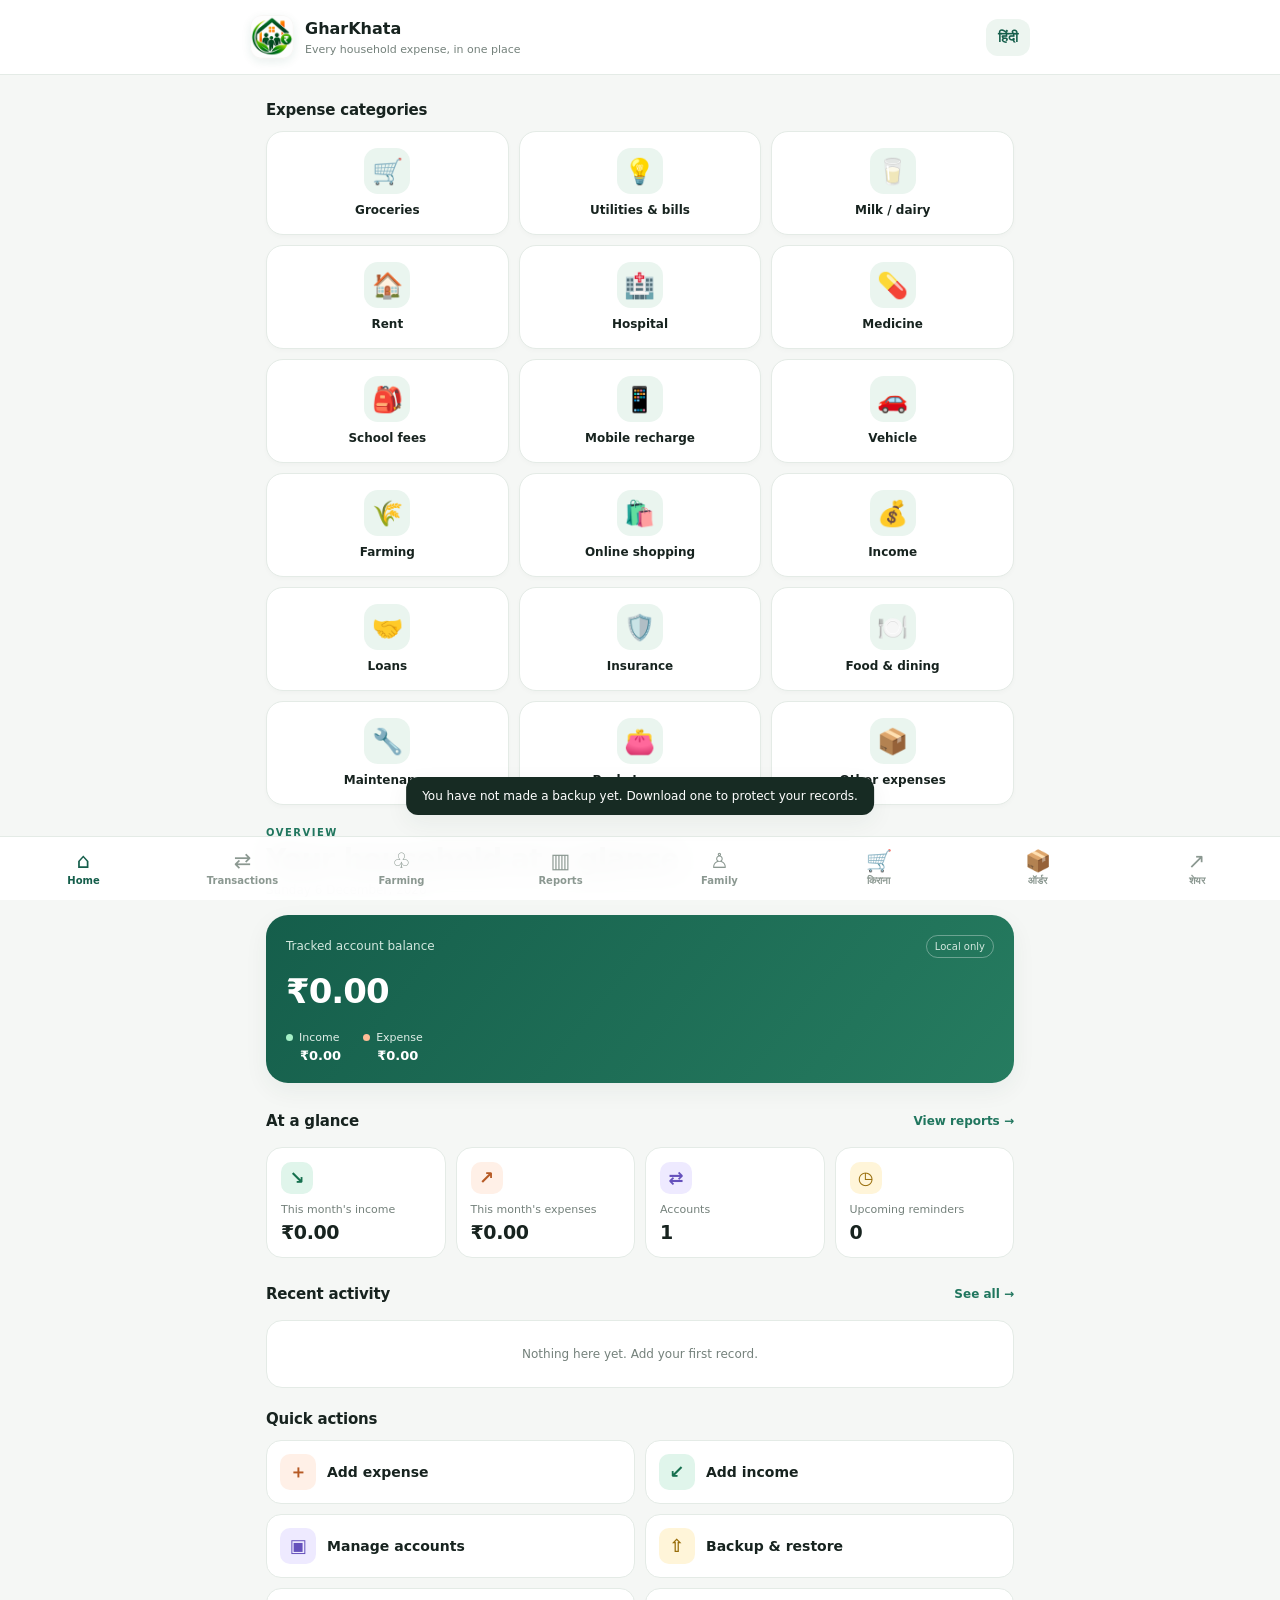
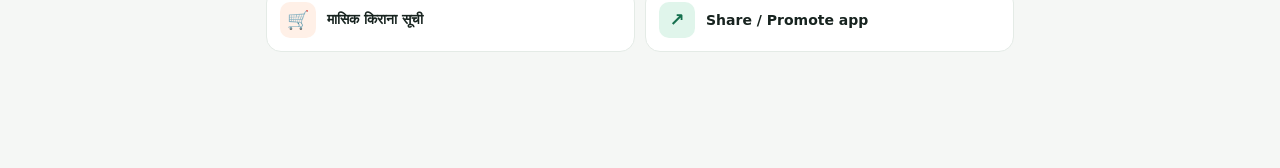
==== index.html @ da83f139 "Add files via upload" ====
<!doctype html>
<html lang="en">
<head>
<meta charset="utf-8">
<meta name="application-name" content="GharKhata"><meta name="apple-mobile-web-app-capable" content="yes"><meta name="apple-mobile-web-app-title" content="GharKhata">
<link rel="icon" type="image/png" sizes="192x192" href="icon-192.png"><link rel="apple-touch-icon" href="icon-192.png"><meta name="viewport" content="width=device-width,initial-scale=1,viewport-fit=cover"><meta name="theme-color" content="#155e4b"><meta name="description" content="Offline-first household income and expense manager with farming records and backup.">
<link rel="manifest" href="manifest.webmanifest"><link rel="stylesheet" href="style.css"><title>GharKhata — घर का हर खर्च, एक जगह</title>
</head>
<body>
<header class="topbar"><div class="brand"><img class="brand-icon-img" src="icon-192.png" alt="GharKhata logo"><div><h1 data-i18n="appName">GharKhata</h1><small data-i18n="tagline">घर का हर खर्च, एक जगह</small></div></div><button id="langToggle" class="lang-btn" aria-label="Change language">हिंदी</button></header>
<main>
<section id="dashboard" class="page active">
<div class="welcome"><div><p class="eyebrow" data-i18n="overview">OVERVIEW</p><h2 data-i18n="goodDay">Your household at a glance</h2><p id="todayLabel" class="muted"></p></div><button class="primary" id="quickAdd">＋ <span data-i18n="addEntry">Add entry</span></button></div>
<div class="balance-card"><div class="balance-head"><span data-i18n="netBalance">Tracked account balance</span><span class="pill" data-i18n="localOnly">Local only</span></div><div id="totalBalance" class="balance-amount">₹0.00</div><div class="balance-foot"><span><i class="dot income-dot"></i><span data-i18n="income">Income</span> <b id="monthIncome">₹0</b></span><span><i class="dot expense-dot"></i><span data-i18n="expense">Expense</span> <b id="monthExpense">₹0</b></span></div></div>
<div class="section-heading"><h3 data-i18n="atAGlance">At a glance</h3><button class="text-btn" data-page="reports" data-i18n="viewReports">View reports →</button></div>
<div class="stat-grid"><article class="stat-card"><span class="stat-icon mint">↘</span><small data-i18n="thisMonthIncome">This month's income</small><strong id="statIncome">₹0</strong></article><article class="stat-card"><span class="stat-icon peach">↗</span><small data-i18n="thisMonthExpense">This month's expenses</small><strong id="statExpense">₹0</strong></article><article class="stat-card"><span class="stat-icon lilac">⇄</span><small data-i18n="accounts">Accounts</small><strong id="statAccounts">1</strong></article><article class="stat-card"><span class="stat-icon gold">◷</span><small data-i18n="upcoming">Upcoming reminders</small><strong id="statReminders">0</strong></article></div>
<div class="section-heading"><h3 data-i18n="recentActivity">Recent activity</h3><button class="text-btn" data-page="transactions" data-i18n="seeAll">See all →</button></div><div id="recentList" class="list-card"></div>
<div class="section-heading"><h3 data-i18n="quickActions">Quick actions</h3></div><div class="quick-grid"><button class="quick-action" data-type="expense"><span class="qa-icon peach">＋</span><span data-i18n="addExpense">Add expense</span></button><button class="quick-action" data-type="income"><span class="qa-icon mint">↙</span><span data-i18n="addIncome">Add income</span></button><button class="quick-action" data-page="accounts"><span class="qa-icon lilac">▣</span><span data-i18n="manageAccounts">Manage accounts</span></button><button class="quick-action" data-page="backup"><span class="qa-icon gold">⇧</span><span data-i18n="backupRestore">Backup & restore</span></button><button class="quick-action" data-page="grocery"><span class="qa-icon peach">🛒</span><span>मासिक किराना सूची</span></button><button class="quick-action" data-page="shareapp"><span class="qa-icon mint">↗</span><span>Share / Promote app</span></button></div>
</section>
<section id="transactions" class="page"><div class="page-title"><div><p class="eyebrow" data-i18n="yourRecords">YOUR RECORDS</p><h2 data-i18n="transactions">Transactions</h2></div><button class="primary" id="newTransaction">＋ <span data-i18n="addNew">Add new</span></button></div><div class="filters"><input id="searchTransactions" type="search" placeholder="Search records…" data-i18n-placeholder="searchRecords"><select id="filterType"><option value="all" data-i18n="allTypes">All types</option><option value="expense" data-i18n="expense">Expense</option><option value="income" data-i18n="income">Income</option><option value="transfer" data-i18n="transfer">Transfer</option><option value="loan-given" data-i18n="loanGiven">Loan given</option><option value="loan-taken" data-i18n="loanTaken">Loan taken</option><option value="repayment" data-i18n="repayment">Repayment</option></select></div><div id="transactionList" class="list-card"></div></section>
<section id="farming" class="page"><div class="page-title"><div><p class="eyebrow" data-i18n="farmDesk">FARM DESK</p><h2 data-i18n="farming">Farming & livestock</h2></div><button class="primary" id="newFarm">＋ <span data-i18n="addFarmRecord">Add record</span></button></div><div class="info-banner"><span class="banner-icon">🌱</span><div><b data-i18n="farmTracking">Track each crop season</b><p data-i18n="farmTrackingDesc">Record field work, inputs, labour and crop or milk income.</p></div></div><div class="stat-grid"><article class="stat-card"><small data-i18n="farmCosts">Recorded farm costs</small><strong id="farmCosts">₹0</strong></article><article class="stat-card"><small data-i18n="farmIncome">Farm income</small><strong id="farmIncome">₹0</strong></article></div><div class="section-heading"><h3 data-i18n="farmRecords">Farm records</h3></div><div id="farmList" class="list-card"></div></section>
<section id="accounts" class="page"><div class="page-title"><div><p class="eyebrow" data-i18n="moneyPlaces">MONEY PLACES</p><h2 data-i18n="accounts">Accounts</h2></div><button class="primary" id="newAccount">＋ <span data-i18n="addAccount">Add account</span></button></div><p class="muted" data-i18n="accountHint">Keep cash, bank accounts, UPI wallets and cards separate.</p><div id="accountList" class="account-grid"></div></section>
<section id="reports" class="page"><div class="page-title"><div><p class="eyebrow" data-i18n="patterns">PATTERNS & PLANS</p><h2 data-i18n="reportsBudget">Reports & budget</h2></div></div><div class="report-controls"><label data-i18n="reportMonth">Report month<input id="reportMonth" type="month"></label><button class="secondary" id="exportCsv" data-i18n="exportCsv">Export CSV</button></div><div class="report-actions"><button class="secondary" id="downloadReport">रिपोर्ट डाउनलोड</button><button class="secondary" id="printReport">प्रिंट / PDF</button><button class="primary" id="shareReport">रिपोर्ट शेयर</button></div><div class="stat-grid"><article class="stat-card"><small data-i18n="income">Income</small><strong id="reportIncome">₹0</strong></article><article class="stat-card"><small data-i18n="expense">Expense</small><strong id="reportExpense">₹0</strong></article><article class="stat-card"><small data-i18n="net">Net</small><strong id="reportNet">₹0</strong></article></div><div class="section-heading"><h3 data-i18n="spendingCategories">Spending categories</h3></div><div id="categoryReport" class="list-card"></div><div class="section-heading"><h3 data-i18n="monthlyBudgets">Monthly budgets</h3><button class="text-btn" id="newBudget" data-i18n="setBudget">＋ Set budget</button></div><div id="budgetList" class="list-card"></div><div class="section-heading"><h3 data-i18n="reminders">Reminders</h3><button class="text-btn" id="newReminder" data-i18n="addReminder">＋ Add reminder</button></div><div id="reminderList" class="list-card"></div></section>
<section id="family" class="page"><div class="page-title"><div><p class="eyebrow" data-i18n="peopleAndPurpose">PEOPLE & PURPOSE</p><h2 data-i18n="familyMembers">Family & members</h2></div><button class="primary" id="newMember">＋ <span data-i18n="addMember">Add member</span></button></div><p class="muted" data-i18n="familyHint">Tag entries to a family member, child or person who received money.</p><div id="memberList" class="list-card"></div><div class="section-heading"><h3 data-i18n="categories">Categories</h3><button class="text-btn" id="newCategory" data-i18n="addCategory">＋ Add category</button></div><div id="customCategoryList" class="list-card"></div></section>
<section id="grocery" class="page"><div class="page-title"><div><p class="eyebrow">MONTHLY SHOPPING</p><h2>मासिक किराना सूची</h2><p class="muted">50 लाइन · यूनिट चुनें · कीमत वैकल्पिक</p></div></div><div class="grocery-controls"><label>महीना<input id="groceryMonth" type="month"></label><button class="secondary" id="loadGrocery">लिस्ट खोलें</button><button class="primary" id="saveGrocery">लिस्ट सेव करें</button></div><div class="table-scroll"><table class="grocery-table"><thead><tr><th>क्र.</th><th>सामान का नाम</th><th>मात्रा</th><th>यूनिट</th><th>कीमत (वैकल्पिक)</th></tr></thead><tbody id="groceryRows"></tbody></table></div><div class="report-actions"><button class="secondary" id="downloadGrocery">डाउनलोड CSV</button><button class="secondary" id="printGrocery">प्रिंट</button><button class="primary" id="shareGrocery">शेयर लिस्ट</button></div><p class="footnote">यूनिट में Gram, Kilogram, Liter, Milliliter, PCS या रुपये के हिसाब से चुन सकते हैं। रकम से मँगाए सामान के लिए मात्रा खाली छोड़कर कीमत में रकम लिखें।</p></section>
<section id="orders" class="page"><div class="page-title"><div><p class="eyebrow">ONLINE ORDERS</p><h2>ई-कॉमर्स खरीदारी</h2></div></div><form id="orderForm" class="order-form"><div class="modal-fields"><div class="field"><label>प्लेटफ़ॉर्म</label><select name="platform"><option>Amazon</option><option>Flipkart</option><option>Myntra</option><option>अन्य</option></select></div><div class="field"><label>ऑर्डर ID</label><input name="orderId" placeholder="Order ID"></div><div class="field"><label>सामान का नाम</label><input name="item" required placeholder="क्या सामान आया?"></div><div class="field"><label>Category</label><select name="category"><option>घर / किराना</option><option>इलेक्ट्रॉनिक्स</option><option>कपड़े</option><option>स्वास्थ्य</option><option>वाहन / मशीनरी</option><option>अन्य</option></select></div><div class="field"><label>मात्रा</label><input name="quantity" type="number" min="1" step="1" value="1"></div><div class="field"><label>सामान की कीमत</label><input name="price" type="number" min="0" step="0.01" required></div><div class="field"><label>डिलीवरी चार्ज</label><input name="shipping" type="number" min="0" step="0.01" value="0"></div><div class="field"><label>डिस्काउंट</label><input name="discount" type="number" min="0" step="0.01" value="0"></div><div class="field"><label>ऑर्डर तारीख</label><input name="orderDate" type="date" required></div><div class="field"><label>डिलीवरी तारीख</label><input name="deliveryDate" type="date"></div><div class="field"><label>भुगतान का तरीका</label><select name="payment"><option>UPI</option><option>Cash on Delivery</option><option>Card</option><option>Net Banking</option><option>अन्य</option></select></div><div class="field"><label>स्थिति</label><select name="status"><option>ऑर्डर किया</option><option>डिलीवर हुआ</option><option>कैंसिल</option><option>रिटर्न</option><option>रिफंड मिला</option></select></div><div class="field"><label>रिफंड रकम</label><input name="refund" type="number" min="0" step="0.01" value="0"></div><div class="field full"><label>बिल / इनवॉइस लिंक या विवरण</label><input name="invoice" placeholder="वैकल्पिक"></div><div class="field full"><label>नोट / खरीदारी का कारण</label><textarea name="notes" placeholder="वैकल्पिक"></textarea></div></div><div class="modal-actions"><button type="submit" class="primary">ऑर्डर सेव करें</button></div></form><div class="section-heading"><h3>ऑर्डर का रिकॉर्ड</h3><button class="secondary" id="exportOrders">CSV डाउनलोड</button></div><div id="orderList" class="list-card"></div></section>
<section id="shareapp" class="page"><div class="page-title"><div><p class="eyebrow">GHARKHATA</p><h2>ऐप शेयर और प्रमोट करें</h2></div></div><div class="share-card"><h3>GharKhata — घर का हर खर्च, एक जगह</h3><p>परिवार और दोस्तों के साथ ऐप का लिंक शेयर करें। QR Code स्कैन करके वे वेब ऐप खोल सकते हैं।</p><img id="appQr" class="app-qr" src="app-qr.png" alt="GharKhata QR code"><p class="muted">QR Code के लिए इंटरनेट चाहिए।</p><div class="report-actions"><button class="primary" id="shareAppLink">ऐप लिंक शेयर करें</button><button class="secondary" id="copyAppLink">लिंक कॉपी करें</button></div></div><div class="settings-card"><div><h3>सीधे APK डाउनलोड करें</h3><p>APK लिंक तभी काम करेगा जब रिलीज़ में GharKhata.apk अपलोड हो जाएगा।</p></div><a class="primary link-button" href="https://github.com/fabrication4man-bot/GharKhata/releases/latest/download/GharKhata.apk" target="_blank" rel="noopener">APK डाउनलोड</a></div><p class="footnote">ऐप लिंक: https://fabrication4man-bot.github.io/GharKhata/</p></section>
<section id="backup" class="page"><div class="page-title"><div><p class="eyebrow" data-i18n="yourData">YOUR DATA</p><h2 data-i18n="backupRestore">Backup & restore</h2></div></div><div class="info-banner warning"><span class="banner-icon">⚠</span><div><b data-i18n="backupImportant">Your data stays on this device</b><p data-i18n="backupImportantDesc">Clearing browser data or losing your phone can erase records. Export a backup regularly.</p></div></div><div class="settings-card"><div><h3 data-i18n="createBackup">Create backup</h3><p data-i18n="createBackupDesc">Save all records, accounts, budgets, reminders and settings in a JSON file.</p></div><button class="primary" id="createBackup" data-i18n="downloadBackup">Download backup</button></div><div class="settings-card"><div><h3 data-i18n="restoreBackup">Restore backup</h3><p data-i18n="restoreBackupDesc">Import a backup JSON file. This replaces current app data.</p></div><label class="secondary file-label"><span data-i18n="chooseFile">Choose file</span><input id="restoreFile" type="file" accept="application/json,.json" hidden></label></div><div class="settings-card"><div><h3 data-i18n="backupReminder">Backup reminder</h3><p data-i18n="backupReminderDesc">Show an in-app reminder if you have not backed up recently.</p></div><label class="switch"><input type="checkbox" id="backupReminderToggle" checked><span class="slider"></span></label></div><div class="settings-card"><div><h3 data-i18n="language">Language</h3><p data-i18n="languageDesc">Choose Hindi or English for the interface.</p></div><button class="secondary" id="settingsLang">हिंदी / English</button></div><div class="settings-card danger-zone"><div><h3 data-i18n="clearData">Clear all app data</h3><p data-i18n="clearDataDesc">Permanently delete records from this device. Export a backup first.</p></div><button class="danger" id="clearData" data-i18n="clearAll">Clear all</button></div><p class="footnote" data-i18n="privacyNote">No account, PIN or cloud sync in this version. Each device has separate data.</p></section>
</main>
<nav class="bottom-nav" aria-label="Main navigation"><button class="nav-item active" data-page="dashboard"><span>⌂</span><small data-i18n="home">Home</small></button><button class="nav-item" data-page="transactions"><span>⇄</span><small data-i18n="transactions">Transactions</small></button><button class="nav-item" data-page="farming"><span>♧</span><small data-i18n="farming">Farming</small></button><button class="nav-item" data-page="reports"><span>▥</span><small data-i18n="reports">Reports</small></button><button class="nav-item" data-page="family"><span>♙</span><small data-i18n="family">Family</small></button><button class="nav-item" data-page="grocery"><span>🛒</span><small>किराना</small></button><button class="nav-item" data-page="orders"><span>📦</span><small>ऑर्डर</small></button><button class="nav-item" data-page="shareapp"><span>↗</span><small>शेयर</small></button></nav>
<div id="modalRoot" class="modal-root" hidden><div class="modal-backdrop" data-close-modal></div><section class="modal" role="dialog" aria-modal="true" aria-labelledby="modalTitle"><div class="modal-head"><h2 id="modalTitle"></h2><button class="icon-btn" data-close-modal aria-label="Close">×</button></div><form id="modalForm"><div id="modalFields" class="modal-fields"></div><div class="modal-actions"><button type="button" class="secondary" data-close-modal data-i18n="cancel">Cancel</button><button type="submit" class="primary" data-i18n="saveEntry">Save entry</button></div></form></section></div><div id="toast" class="toast" role="status" aria-live="polite"></div>
<script src="app.js"></script>
</body></html>
---- style.css ----
:root{--green:#155e4b;--green2:#20765e;--bg:#f5f7f5;--card:#fff;--text:#17231f;--muted:#74817b;--line:#e4ebe6;--mint:#e0f5eb;--peach:#fff0e7;--lilac:#eeeaff;--gold:#fff5d9;--shadow:0 8px 24px rgba(27,63,48,.06)}*{box-sizing:border-box}body{margin:0;background:var(--bg);color:var(--text);font-family:Inter,ui-sans-serif,system-ui,-apple-system,"Noto Sans Devanagari",sans-serif;font-size:14px;padding-bottom:92px}button,input,select,textarea{font:inherit}button{cursor:pointer;border:0}.topbar{background:var(--card);display:flex;align-items:center;justify-content:space-between;padding:15px max(18px,calc((100vw - 780px)/2));border-bottom:1px solid var(--line);position:sticky;top:0;z-index:5}.brand{display:flex;align-items:center;gap:11px}.brand-icon{width:42px;height:42px;border-radius:14px;background:var(--green);color:white;display:grid;place-items:center;font-weight:800;font-size:22px}.brand h1{font-size:16px;margin:0 0 2px;font-weight:800}.brand small{font-size:11px;color:var(--muted)}.lang-btn{background:#edf5f0;color:var(--green);font-weight:750;border-radius:12px;padding:10px 12px}main{max-width:780px;margin:auto;padding:22px 16px 24px}.page{display:none}.page.active{display:block}.welcome,.page-title{display:flex;align-items:center;justify-content:space-between;gap:12px;margin-bottom:18px}.welcome h2,.page-title h2{font-size:24px;line-height:1.2;margin:2px 0 6px;letter-spacing:-.6px}.eyebrow{font-size:10px;letter-spacing:1.5px;font-weight:850;color:var(--green2);margin:0 0 5px}.muted{color:var(--muted);font-size:12px;margin:0}.primary,.secondary,.danger{border-radius:12px;padding:12px 14px;font-weight:750;white-space:nowrap}.primary{background:var(--green);color:white;box-shadow:0 4px 10px #155e4b22}.secondary{background:#edf3ef;color:var(--green)}.danger{background:#ffebeb;color:#a42b2b}.balance-card{background:linear-gradient(130deg,#155e4b,#267c60);border-radius:22px;padding:20px;color:white;box-shadow:var(--shadow);margin-bottom:24px}.balance-head,.balance-foot{display:flex;justify-content:space-between;align-items:center;gap:10px}.balance-head{font-size:12px;color:#d3e8df}.pill{font-size:10px;border:1px solid #ffffff55;border-radius:30px;padding:5px 8px}.balance-amount{font-size:34px;font-weight:850;letter-spacing:-1px;margin:13px 0 20px}.balance-foot{justify-content:flex-start;gap:22px;font-size:11px;color:#e0eee8}.balance-foot b{display:block;color:white;font-size:13px;margin:4px 0 0 14px}.dot{width:7px;height:7px;border-radius:50%;display:inline-block;margin-right:6px}.income-dot{background:#a5f0c7}.expense-dot{background:#ffbc96}.section-heading{display:flex;justify-content:space-between;align-items:center;margin:22px 0 12px}.section-heading h3{font-size:15px;margin:0;letter-spacing:-.2px}.text-btn{background:transparent;color:var(--green2);font-size:12px;font-weight:750;padding:7px 0}.stat-grid{display:grid;grid-template-columns:repeat(2,minmax(0,1fr));gap:10px;margin-bottom:18px}.stat-card{background:var(--card);border:1px solid var(--line);border-radius:16px;padding:14px;min-width:0}.stat-card small{display:block;color:var(--muted);font-size:11px;margin:9px 0 5px}.stat-card strong{font-size:19px;letter-spacing:-.4px;overflow-wrap:anywhere}.stat-icon,.qa-icon{display:grid;place-items:center;border-radius:10px;width:32px;height:32px;font-size:18px;font-weight:800}.mint{background:var(--mint);color:#16704e}.peach{background:var(--peach);color:#b65a25}.lilac{background:var(--lilac);color:#6551bc}.gold{background:var(--gold);color:#986d0a}.list-card{background:var(--card);border:1px solid var(--line);border-radius:16px;overflow:hidden}.empty{padding:26px 16px;text-align:center;color:var(--muted);font-size:12px}.record{display:flex;align-items:center;gap:11px;padding:13px 14px;border-bottom:1px solid #edf1ee}.record:last-child{border-bottom:0}.record-icon{flex:none;width:38px;height:38px;display:grid;place-items:center;border-radius:12px;background:#edf4ef;font-size:17px}.record-main{flex:1;min-width:0}.record-main b{display:block;font-size:13px;white-space:nowrap;overflow:hidden;text-overflow:ellipsis}.record-main small{display:block;color:var(--muted);font-size:11px;margin-top:4px}.record-amount{text-align:right;font-weight:800;font-size:13px;white-space:nowrap}.positive{color:#168257}.negative{color:#bc4c3a}.record-actions{display:flex;gap:5px;margin-top:5px;justify-content:flex-end}.mini-btn{background:#f0f4f1;color:#53625a;border-radius:7px;font-size:10px;padding:5px 7px}.quick-grid{display:grid;grid-template-columns:repeat(2,minmax(0,1fr));gap:10px}.quick-action{display:flex;align-items:center;gap:11px;text-align:left;background:white;border:1px solid var(--line);border-radius:15px;padding:13px;font-weight:700;color:var(--text)}.qa-icon{width:36px;height:36px;flex:none}.bottom-nav{position:fixed;z-index:10;bottom:0;left:0;right:0;display:flex;justify-content:space-around;background:#fffffff2;backdrop-filter:blur(15px);border-top:1px solid var(--line);padding:8px 4px calc(8px + env(safe-area-inset-bottom));}.nav-item{flex:1;background:transparent;color:#8b9891;display:flex;flex-direction:column;align-items:center;gap:3px;padding:5px 0}.nav-item span{font-size:21px;line-height:22px}.nav-item small{font-size:10px;font-weight:650}.nav-item.active{color:var(--green)}.filters{display:grid;grid-template-columns:1fr 130px;gap:8px;margin-bottom:12px}.filters input,.filters select,.field input,.field select,.field textarea,.report-controls input{width:100%;min-width:0;border:1px solid var(--line);background:white;border-radius:11px;padding:12px;color:var(--text);outline-color:var(--green2)}.info-banner{display:flex;gap:12px;padding:15px;border:1px solid #d9eee1;background:#eef9f2;border-radius:16px;margin-bottom:16px}.info-banner p{color:#65796e;font-size:12px;line-height:1.5;margin:5px 0 0}.banner-icon{font-size:22px}.warning{background:#fff8e7;border-color:#f2e5bc}.account-grid{display:grid;grid-template-columns:1fr;gap:10px}.account-card{background:white;border:1px solid var(--line);border-radius:16px;padding:16px;display:flex;gap:12px;align-items:center}.account-symbol{width:42px;height:42px;display:grid;place-items:center;background:var(--mint);color:var(--green);border-radius:13px;font-size:20px}.account-info{flex:1}.account-info b{display:block}.account-info small{color:var(--muted);font-size:11px}.account-balance{font-weight:800}.report-controls{display:flex;align-items:end;gap:10px;margin-bottom:14px}.report-controls label{font-size:11px;color:var(--muted);flex:1}.report-controls input{display:block;margin-top:6px}.bar-row{padding:12px 14px;border-bottom:1px solid #edf1ee}.bar-row:last-child{border-bottom:0}.bar-label{display:flex;justify-content:space-between;gap:10px;font-size:12px;margin-bottom:8px}.bar-track{height:6px;background:#eef2ef;border-radius:10px;overflow:hidden}.bar-fill{height:100%;background:var(--green2);border-radius:10px}.settings-card{display:flex;align-items:center;justify-content:space-between;gap:12px;background:white;border:1px solid var(--line);border-radius:15px;padding:15px;margin:10px 0}.settings-card h3{font-size:13px;margin:0 0 5px}.settings-card p{font-size:11px;line-height:1.5;color:var(--muted);margin:0}.file-label{display:inline-block}.danger-zone{border-color:#f2d8d8}.footnote{color:var(--muted);font-size:11px;line-height:1.5;margin:18px 2px}.switch{position:relative;display:inline-block;width:42px;height:24px;flex:none}.switch input{opacity:0;width:0;height:0}.slider{position:absolute;inset:0;background:#cbd5ce;border-radius:30px;transition:.2s}.slider:before{content:"";position:absolute;width:18px;height:18px;left:3px;top:3px;background:white;border-radius:50%;transition:.2s}.switch input:checked+.slider{background:var(--green2)}.switch input:checked+.slider:before{transform:translateX(18px)}.modal-root[hidden]{display:none}.modal-root{position:fixed;z-index:30;inset:0;display:grid;align-items:end;justify-items:center}.modal-backdrop{position:absolute;inset:0;background:#10241bb3}.modal{position:relative;background:#f9fbf9;width:min(100%,560px);max-height:91dvh;overflow:auto;border-radius:22px 22px 0 0;padding:20px 18px calc(18px + env(safe-area-inset-bottom));box-shadow:0 -10px 50px #0002}.modal-head{display:flex;justify-content:space-between;align-items:center;margin-bottom:15px}.modal-head h2{font-size:19px;margin:0}.icon-btn{background:#eaf0ec;border-radius:50%;width:34px;height:34px;font-size:23px;color:#526158}.modal-fields{display:grid;grid-template-columns:1fr 1fr;gap:12px}.field{min-width:0}.field.full{grid-column:1/-1}.field label{display:block;font-size:11px;font-weight:750;color:#526158;margin-bottom:6px}.field input,.field select,.field textarea{padding:11px;font-size:13px}.field textarea{min-height:75px;resize:vertical}.modal-actions{display:flex;justify-content:flex-end;gap:9px;margin-top:18px}.toast{position:fixed;z-index:50;left:50%;bottom:85px;transform:translate(-50%,20px);opacity:0;pointer-events:none;background:#172b23;color:white;padding:12px 16px;border-radius:12px;font-size:12px;max-width:90vw;transition:.2s;box-shadow:var(--shadow)}.toast.show{opacity:1;transform:translate(-50%,0)}@media(min-width:650px){.stat-grid{grid-template-columns:repeat(4,minmax(0,1fr))}.account-grid{grid-template-columns:repeat(2,minmax(0,1fr))}.modal-root{align-items:center;padding:20px}.modal{border-radius:22px;padding-bottom:20px}.welcome h2,.page-title h2{font-size:28px}}@media(max-width:390px){main{padding:18px 12px}.welcome h2,.page-title h2{font-size:21px}.primary,.secondary,.danger{padding:11px 10px;font-size:12px}.filters{grid-template-columns:1fr}.balance-amount{font-size:30px}.balance-foot{gap:13px}.modal-fields{grid-template-columns:1fr}.field.full{grid-column:auto}}

/* GharKhata brand and new feature screens */
.brand-icon-img{width:44px;height:44px;border-radius:13px;object-fit:cover;box-shadow:0 3px 10px #155e4b18}.grocery-controls{display:flex;gap:8px;align-items:end;flex-wrap:wrap;margin:12px 0}.grocery-controls label{font-size:11px;color:var(--muted);flex:1;min-width:120px}.grocery-controls input{display:block;width:100%;margin-top:6px;border:1px solid var(--line);border-radius:11px;padding:11px;background:white}.table-scroll{overflow:auto;border:1px solid var(--line);border-radius:14px;background:white}.grocery-table{border-collapse:collapse;width:100%;min-width:600px;font-size:12px}.grocery-table th,.grocery-table td{padding:7px;border-bottom:1px solid var(--line);text-align:left}.grocery-table th{background:#edf5f0;color:var(--green);position:sticky;top:0}.grocery-table input,.grocery-table select{width:100%;min-width:72px;border:1px solid var(--line);border-radius:7px;padding:8px;background:#fff;color:var(--text)}.grocery-table td:first-child{font-weight:800;text-align:center}.report-actions{display:flex;flex-wrap:wrap;gap:8px;margin:12px 0 18px}.order-form,.share-card{background:white;border:1px solid var(--line);border-radius:16px;padding:15px;margin-bottom:15px}.share-card{text-align:center;padding:22px}.share-card h3{margin-top:0}.share-card p{font-size:12px;color:var(--muted);line-height:1.6}.app-qr{display:block;width:220px;height:220px;max-width:70vw;margin:14px auto;border:1px solid var(--line);padding:8px;border-radius:12px;background:white}.link-button{display:inline-block;text-decoration:none}.bottom-nav{overflow-x:auto;justify-content:flex-start}.nav-item{min-width:64px}.nav-item small{white-space:nowrap}.report-actions button{flex:1}.field.full{grid-column:1/-1}@media(max-width:420px){.report-controls{flex-wrap:wrap}.report-controls label{min-width:130px}.report-actions button{font-size:12px;padding:10px}.grocery-controls button{flex:1}}@media print{.topbar,.bottom-nav,.report-actions,.grocery-controls,.quick-grid,.nav-item{display:none!important}.page{display:block!important}.page:not(.active){display:none!important}.grocery-table input,.grocery-table select{border:0;padding:0}.list-card,.share-card,.order-form{border:0}}

/* Category picker: compact icon grid for mobile */
.category-icon-grid{display:grid;grid-template-columns:repeat(3,minmax(0,1fr));gap:9px;margin-top:4px}
.category-native-select{position:absolute!important;width:1px!important;height:1px!important;opacity:0!important;pointer-events:none!important;overflow:hidden!important}
.category-icon-option{display:flex;flex-direction:column;align-items:center;justify-content:center;gap:7px;min-height:96px;padding:10px 6px;border:1px solid var(--line,#dfe7e2);border-radius:15px;background:#fff;color:var(--text,#18352c);font:inherit;cursor:pointer;overflow-wrap:anywhere}
.category-icon-option:focus-visible{outline:3px solid #8bc8b0;outline-offset:2px}
.category-icon-option.selected{border:2px solid var(--green,#176b56);background:#e8f5ef;box-shadow:0 0 0 2px rgba(23,107,86,.08)}
.category-icon-emoji{font-size:27px;line-height:1.2}
.category-icon-label{font-size:12px;line-height:1.25;text-align:center;font-weight:650}
@media(max-width:360px){.category-icon-grid{grid-template-columns:repeat(2,minmax(0,1fr))}.category-icon-option{min-height:88px}}


/* Main dashboard category tiles */
.dashboard-category-grid{display:grid;grid-template-columns:repeat(3,minmax(0,1fr));gap:10px;margin:0 0 22px}
.dashboard-category-card{min-width:0;min-height:104px;display:flex;flex-direction:column;align-items:center;justify-content:center;gap:9px;padding:12px 6px;background:#fff;border:1px solid var(--line);border-radius:17px;color:var(--text);box-shadow:0 2px 5px rgba(27,63,48,.025)}
.dashboard-category-card:active{transform:scale(.98);background:#eef8f2}
.dashboard-category-icon{width:46px;height:46px;display:grid;place-items:center;border-radius:14px;background:#eaf5ef;font-size:25px}
.dashboard-category-label{font-size:12px;line-height:1.25;font-weight:700;text-align:center;overflow-wrap:anywhere}
@media(max-width:360px){.dashboard-category-grid{gap:7px}.dashboard-category-card{min-height:94px}.dashboard-category-label{font-size:11px}}


/* Layout correction: categories first; hide duplicate Add entry action */
#dashboardCategorySection{margin-top:0;margin-bottom:20px}
#dashboardCategorySection .section-heading{margin-top:4px}
#quickAdd{display:none!important}


/* Native-looking in-app subcategory chooser; no browser prompt */
.subcategory-overlay{position:fixed;inset:0;z-index:1200;display:flex;align-items:flex-end;justify-content:center}
.subcategory-backdrop{position:absolute;inset:0;background:rgba(15,30,25,.48);backdrop-filter:blur(3px)}
.subcategory-panel{position:relative;z-index:1;width:min(100%,560px);max-height:82dvh;overflow-y:auto;background:#f8faf8;border-radius:26px 26px 0 0;padding:10px 18px calc(22px + env(safe-area-inset-bottom));box-shadow:0 -12px 40px rgba(0,0,0,.16);animation:subcategorySlideUp .2s ease-out}
.subcategory-handle{width:42px;height:5px;border-radius:8px;background:#cbd6d0;margin:0 auto 18px}
.subcategory-panel-head{display:flex;align-items:center;justify-content:space-between;gap:12px}
.subcategory-eyebrow{font-size:10px;letter-spacing:1.4px;font-weight:800;color:#347663;margin:0 0 5px}
.subcategory-panel-head h3{font-size:23px;line-height:1.2;margin:0;color:#18352c}
.subcategory-close{width:40px;height:40px;border:0;border-radius:50%;background:#eaf2ed;color:#294a3e;font-size:27px;line-height:1}
.subcategory-help{font-size:13px;color:#718078;margin:10px 0 14px}
.subcategory-choice-list{display:grid;grid-template-columns:repeat(2,minmax(0,1fr));gap:10px}
.subcategory-choice{display:flex;align-items:center;gap:10px;min-height:70px;padding:12px 10px;border:1px solid #e0e9e3;border-radius:16px;background:#fff;text-align:left;color:#18352c;font:inherit;box-shadow:0 2px 6px rgba(27,63,48,.035)}
.subcategory-choice:active{background:#eaf6ef;border-color:#73b69a;transform:scale(.985)}
.subcategory-choice-icon{width:36px;height:36px;flex:0 0 36px;display:grid;place-items:center;border-radius:11px;background:#eaf5ef;font-size:18px}
.subcategory-choice-name{flex:1;min-width:0;font-size:13px;line-height:1.3;font-weight:650;overflow-wrap:anywhere}
.subcategory-choice-arrow{font-size:24px;color:#47836d;line-height:1}
@keyframes subcategorySlideUp{from{transform:translateY(24px);opacity:.7}to{transform:translateY(0);opacity:1}}
@media(min-width:600px){.subcategory-overlay{align-items:center;padding:20px}.subcategory-panel{border-radius:26px;max-height:80vh}.subcategory-choice-list{grid-template-columns:repeat(2,minmax(0,1fr))}}
@media(max-width:360px){.subcategory-choice-list{grid-template-columns:1fr}.subcategory-choice{min-height:62px}}


/* FINAL: simple, readable one-column subcategory list */
.subcategory-choice-list{display:grid!important;grid-template-columns:minmax(0,1fr)!important;gap:8px!important}
.subcategory-choice{width:100%;min-height:58px;justify-content:flex-start;padding:10px 14px;border-radius:14px}
.subcategory-choice-icon{width:38px;height:38px;flex:0 0 38px}
.subcategory-choice-name{font-size:15px;line-height:1.35;font-weight:600}
.subcategory-choice-arrow{margin-left:auto}
@media(min-width:600px){.subcategory-choice-list{grid-template-columns:minmax(0,1fr)!important}.subcategory-panel{width:min(100%,480px)}}


/* Final category flow fix: category selected on dashboard should not repeat the icon grid */
.category-selected-value{background:#edf6f1!important;border:1px solid #cfe4d8!important;color:#215f4d!important;font-weight:700!important;pointer-events:none}
.subcategory-choice-list{display:grid!important;grid-template-columns:minmax(0,1fr)!important;gap:8px!important}
.subcategory-choice{width:100%;min-height:58px;justify-content:flex-start;padding:10px 14px;border-radius:14px}
.subcategory-choice-name{font-size:15px;line-height:1.35;font-weight:600}
.subcategory-choice-arrow{margin-left:auto}
@media(min-width:600px){.subcategory-choice-list{grid-template-columns:minmax(0,1fr)!important}.subcategory-panel{width:min(100%,480px)}}
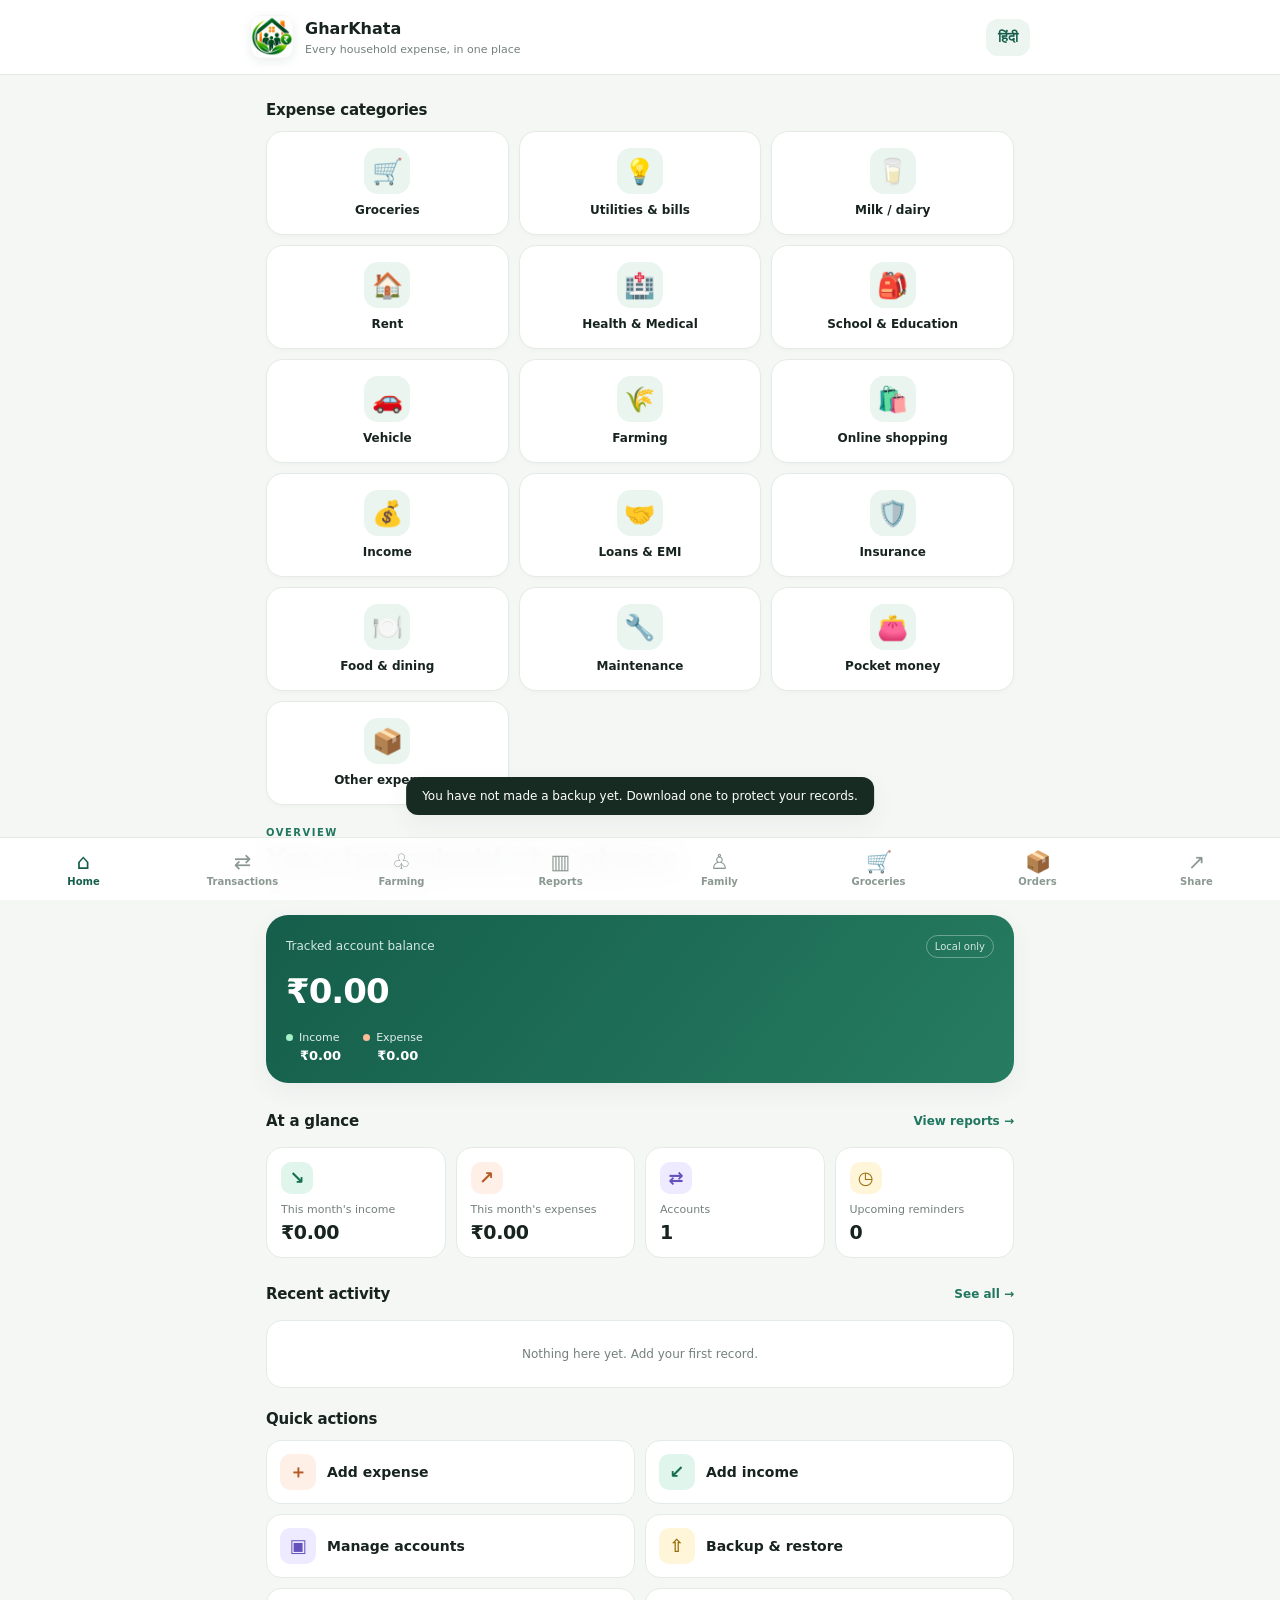
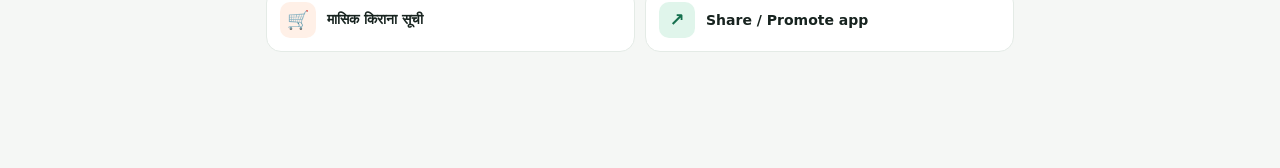
==== commit 12ad2c60: "Add files via upload" ====
--- a/index.html
+++ b/index.html
@@ -22,7 +22,7 @@
 <section id="accounts" class="page"><div class="page-title"><div><p class="eyebrow" data-i18n="moneyPlaces">MONEY PLACES</p><h2 data-i18n="accounts">Accounts</h2></div><button class="primary" id="newAccount">＋ <span data-i18n="addAccount">Add account</span></button></div><p class="muted" data-i18n="accountHint">Keep cash, bank accounts, UPI wallets and cards separate.</p><div id="accountList" class="account-grid"></div></section>
 <section id="reports" class="page"><div class="page-title"><div><p class="eyebrow" data-i18n="patterns">PATTERNS & PLANS</p><h2 data-i18n="reportsBudget">Reports & budget</h2></div></div><div class="report-controls"><label data-i18n="reportMonth">Report month<input id="reportMonth" type="month"></label><button class="secondary" id="exportCsv" data-i18n="exportCsv">Export CSV</button></div><div class="report-actions"><button class="secondary" id="downloadReport">रिपोर्ट डाउनलोड</button><button class="secondary" id="printReport">प्रिंट / PDF</button><button class="primary" id="shareReport">रिपोर्ट शेयर</button></div><div class="stat-grid"><article class="stat-card"><small data-i18n="income">Income</small><strong id="reportIncome">₹0</strong></article><article class="stat-card"><small data-i18n="expense">Expense</small><strong id="reportExpense">₹0</strong></article><article class="stat-card"><small data-i18n="net">Net</small><strong id="reportNet">₹0</strong></article></div><div class="section-heading"><h3 data-i18n="spendingCategories">Spending categories</h3></div><div id="categoryReport" class="list-card"></div><div class="section-heading"><h3 data-i18n="monthlyBudgets">Monthly budgets</h3><button class="text-btn" id="newBudget" data-i18n="setBudget">＋ Set budget</button></div><div id="budgetList" class="list-card"></div><div class="section-heading"><h3 data-i18n="reminders">Reminders</h3><button class="text-btn" id="newReminder" data-i18n="addReminder">＋ Add reminder</button></div><div id="reminderList" class="list-card"></div></section>
 <section id="family" class="page"><div class="page-title"><div><p class="eyebrow" data-i18n="peopleAndPurpose">PEOPLE & PURPOSE</p><h2 data-i18n="familyMembers">Family & members</h2></div><button class="primary" id="newMember">＋ <span data-i18n="addMember">Add member</span></button></div><p class="muted" data-i18n="familyHint">Tag entries to a family member, child or person who received money.</p><div id="memberList" class="list-card"></div><div class="section-heading"><h3 data-i18n="categories">Categories</h3><button class="text-btn" id="newCategory" data-i18n="addCategory">＋ Add category</button></div><div id="customCategoryList" class="list-card"></div></section>
-<section id="grocery" class="page"><div class="page-title"><div><p class="eyebrow">MONTHLY SHOPPING</p><h2>मासिक किराना सूची</h2><p class="muted">50 लाइन · यूनिट चुनें · कीमत वैकल्पिक</p></div></div><div class="grocery-controls"><label>महीना<input id="groceryMonth" type="month"></label><button class="secondary" id="loadGrocery">लिस्ट खोलें</button><button class="primary" id="saveGrocery">लिस्ट सेव करें</button></div><div class="table-scroll"><table class="grocery-table"><thead><tr><th>क्र.</th><th>सामान का नाम</th><th>मात्रा</th><th>यूनिट</th><th>कीमत (वैकल्पिक)</th></tr></thead><tbody id="groceryRows"></tbody></table></div><div class="report-actions"><button class="secondary" id="downloadGrocery">डाउनलोड CSV</button><button class="secondary" id="printGrocery">प्रिंट</button><button class="primary" id="shareGrocery">शेयर लिस्ट</button></div><p class="footnote">यूनिट में Gram, Kilogram, Liter, Milliliter, PCS या रुपये के हिसाब से चुन सकते हैं। रकम से मँगाए सामान के लिए मात्रा खाली छोड़कर कीमत में रकम लिखें।</p></section>
+<section id="grocery" class="page"><div class="page-title"><div><p class="eyebrow">MONTHLY SHOPPING</p><h2>मासिक किराना सूची</h2><p class="muted">50 लाइन · यूनिट चुनें · कीमत वैकल्पिक</p></div></div><div class="grocery-controls"><label>महीना<input id="groceryMonth" type="month"></label><button class="secondary" id="loadGrocery">लिस्ट खोलें</button><button class="primary" id="saveGrocery">लिस्ट सेव करें</button></div><div class="table-scroll"><table class="grocery-table"><thead><tr><th>क्र.</th><th>सामान का नाम</th><th>मात्रा</th><th>यूनिट</th><th>कीमत (वैकल्पिक)</th></tr></thead><tbody id="groceryRows"></tbody></table></div><div class="grocery-controls"><button class="secondary" id="addGroceryRow">+ नई पंक्ति जोड़ें</button></div><div class="report-actions"><button class="secondary" id="downloadGrocery">डाउनलोड CSV</button><button class="secondary" id="printGrocery">PDF डाउनलोड / प्रिंट</button><button class="primary" id="shareGrocery">शेयर लिस्ट</button></div><p id="groceryPdfHint" class="footnote">यूनिट में Gram, Kilogram, Liter, Milliliter, PCS या रुपये के हिसाब से चुन सकते हैं। रकम से मँगाए सामान के लिए मात्रा खाली छोड़कर कीमत में रकम लिखें।</p></section>
 <section id="orders" class="page"><div class="page-title"><div><p class="eyebrow">ONLINE ORDERS</p><h2>ई-कॉमर्स खरीदारी</h2></div></div><form id="orderForm" class="order-form"><div class="modal-fields"><div class="field"><label>प्लेटफ़ॉर्म</label><select name="platform"><option>Amazon</option><option>Flipkart</option><option>Myntra</option><option>अन्य</option></select></div><div class="field"><label>ऑर्डर ID</label><input name="orderId" placeholder="Order ID"></div><div class="field"><label>सामान का नाम</label><input name="item" required placeholder="क्या सामान आया?"></div><div class="field"><label>Category</label><select name="category"><option>घर / किराना</option><option>इलेक्ट्रॉनिक्स</option><option>कपड़े</option><option>स्वास्थ्य</option><option>वाहन / मशीनरी</option><option>अन्य</option></select></div><div class="field"><label>मात्रा</label><input name="quantity" type="number" min="1" step="1" value="1"></div><div class="field"><label>सामान की कीमत</label><input name="price" type="number" min="0" step="0.01" required></div><div class="field"><label>डिलीवरी चार्ज</label><input name="shipping" type="number" min="0" step="0.01" value="0"></div><div class="field"><label>डिस्काउंट</label><input name="discount" type="number" min="0" step="0.01" value="0"></div><div class="field"><label>ऑर्डर तारीख</label><input name="orderDate" type="date" required></div><div class="field"><label>डिलीवरी तारीख</label><input name="deliveryDate" type="date"></div><div class="field"><label>भुगतान का तरीका</label><select name="payment"><option>UPI</option><option>Cash on Delivery</option><option>Card</option><option>Net Banking</option><option>अन्य</option></select></div><div class="field"><label>स्थिति</label><select name="status"><option>ऑर्डर किया</option><option>डिलीवर हुआ</option><option>कैंसिल</option><option>रिटर्न</option><option>रिफंड मिला</option></select></div><div class="field"><label>रिफंड रकम</label><input name="refund" type="number" min="0" step="0.01" value="0"></div><div class="field full"><label>बिल / इनवॉइस लिंक या विवरण</label><input name="invoice" placeholder="वैकल्पिक"></div><div class="field full"><label>नोट / खरीदारी का कारण</label><textarea name="notes" placeholder="वैकल्पिक"></textarea></div></div><div class="modal-actions"><button type="submit" class="primary">ऑर्डर सेव करें</button></div></form><div class="section-heading"><h3>ऑर्डर का रिकॉर्ड</h3><button class="secondary" id="exportOrders">CSV डाउनलोड</button></div><div id="orderList" class="list-card"></div></section>
 <section id="shareapp" class="page"><div class="page-title"><div><p class="eyebrow">GHARKHATA</p><h2>ऐप शेयर और प्रमोट करें</h2></div></div><div class="share-card"><h3>GharKhata — घर का हर खर्च, एक जगह</h3><p>परिवार और दोस्तों के साथ ऐप का लिंक शेयर करें। QR Code स्कैन करके वे वेब ऐप खोल सकते हैं।</p><img id="appQr" class="app-qr" src="app-qr.png" alt="GharKhata QR code"><p class="muted">QR Code के लिए इंटरनेट चाहिए।</p><div class="report-actions"><button class="primary" id="shareAppLink">ऐप लिंक शेयर करें</button><button class="secondary" id="copyAppLink">लिंक कॉपी करें</button></div></div><div class="settings-card"><div><h3>सीधे APK डाउनलोड करें</h3><p>APK लिंक तभी काम करेगा जब रिलीज़ में GharKhata.apk अपलोड हो जाएगा।</p></div><a class="primary link-button" href="https://github.com/fabrication4man-bot/GharKhata/releases/latest/download/GharKhata.apk" target="_blank" rel="noopener">APK डाउनलोड</a></div><p class="footnote">ऐप लिंक: https://fabrication4man-bot.github.io/GharKhata/</p></section>
 <section id="backup" class="page"><div class="page-title"><div><p class="eyebrow" data-i18n="yourData">YOUR DATA</p><h2 data-i18n="backupRestore">Backup & restore</h2></div></div><div class="info-banner warning"><span class="banner-icon">⚠</span><div><b data-i18n="backupImportant">Your data stays on this device</b><p data-i18n="backupImportantDesc">Clearing browser data or losing your phone can erase records. Export a backup regularly.</p></div></div><div class="settings-card"><div><h3 data-i18n="createBackup">Create backup</h3><p data-i18n="createBackupDesc">Save all records, accounts, budgets, reminders and settings in a JSON file.</p></div><button class="primary" id="createBackup" data-i18n="downloadBackup">Download backup</button></div><div class="settings-card"><div><h3 data-i18n="restoreBackup">Restore backup</h3><p data-i18n="restoreBackupDesc">Import a backup JSON file. This replaces current app data.</p></div><label class="secondary file-label"><span data-i18n="chooseFile">Choose file</span><input id="restoreFile" type="file" accept="application/json,.json" hidden></label></div><div class="settings-card"><div><h3 data-i18n="backupReminder">Backup reminder</h3><p data-i18n="backupReminderDesc">Show an in-app reminder if you have not backed up recently.</p></div><label class="switch"><input type="checkbox" id="backupReminderToggle" checked><span class="slider"></span></label></div><div class="settings-card"><div><h3 data-i18n="language">Language</h3><p data-i18n="languageDesc">Choose Hindi or English for the interface.</p></div><button class="secondary" id="settingsLang">हिंदी / English</button></div><div class="settings-card danger-zone"><div><h3 data-i18n="clearData">Clear all app data</h3><p data-i18n="clearDataDesc">Permanently delete records from this device. Export a backup first.</p></div><button class="danger" id="clearData" data-i18n="clearAll">Clear all</button></div><p class="footnote" data-i18n="privacyNote">No account, PIN or cloud sync in this version. Each device has separate data.</p></section>
--- a/style.css
+++ b/style.css
@@ -1,7 +1,7 @@
 :root{--green:#155e4b;--green2:#20765e;--bg:#f5f7f5;--card:#fff;--text:#17231f;--muted:#74817b;--line:#e4ebe6;--mint:#e0f5eb;--peach:#fff0e7;--lilac:#eeeaff;--gold:#fff5d9;--shadow:0 8px 24px rgba(27,63,48,.06)}*{box-sizing:border-box}body{margin:0;background:var(--bg);color:var(--text);font-family:Inter,ui-sans-serif,system-ui,-apple-system,"Noto Sans Devanagari",sans-serif;font-size:14px;padding-bottom:92px}button,input,select,textarea{font:inherit}button{cursor:pointer;border:0}.topbar{background:var(--card);display:flex;align-items:center;justify-content:space-between;padding:15px max(18px,calc((100vw - 780px)/2));border-bottom:1px solid var(--line);position:sticky;top:0;z-index:5}.brand{display:flex;align-items:center;gap:11px}.brand-icon{width:42px;height:42px;border-radius:14px;background:var(--green);color:white;display:grid;place-items:center;font-weight:800;font-size:22px}.brand h1{font-size:16px;margin:0 0 2px;font-weight:800}.brand small{font-size:11px;color:var(--muted)}.lang-btn{background:#edf5f0;color:var(--green);font-weight:750;border-radius:12px;padding:10px 12px}main{max-width:780px;margin:auto;padding:22px 16px 24px}.page{display:none}.page.active{display:block}.welcome,.page-title{display:flex;align-items:center;justify-content:space-between;gap:12px;margin-bottom:18px}.welcome h2,.page-title h2{font-size:24px;line-height:1.2;margin:2px 0 6px;letter-spacing:-.6px}.eyebrow{font-size:10px;letter-spacing:1.5px;font-weight:850;color:var(--green2);margin:0 0 5px}.muted{color:var(--muted);font-size:12px;margin:0}.primary,.secondary,.danger{border-radius:12px;padding:12px 14px;font-weight:750;white-space:nowrap}.primary{background:var(--green);color:white;box-shadow:0 4px 10px #155e4b22}.secondary{background:#edf3ef;color:var(--green)}.danger{background:#ffebeb;color:#a42b2b}.balance-card{background:linear-gradient(130deg,#155e4b,#267c60);border-radius:22px;padding:20px;color:white;box-shadow:var(--shadow);margin-bottom:24px}.balance-head,.balance-foot{display:flex;justify-content:space-between;align-items:center;gap:10px}.balance-head{font-size:12px;color:#d3e8df}.pill{font-size:10px;border:1px solid #ffffff55;border-radius:30px;padding:5px 8px}.balance-amount{font-size:34px;font-weight:850;letter-spacing:-1px;margin:13px 0 20px}.balance-foot{justify-content:flex-start;gap:22px;font-size:11px;color:#e0eee8}.balance-foot b{display:block;color:white;font-size:13px;margin:4px 0 0 14px}.dot{width:7px;height:7px;border-radius:50%;display:inline-block;margin-right:6px}.income-dot{background:#a5f0c7}.expense-dot{background:#ffbc96}.section-heading{display:flex;justify-content:space-between;align-items:center;margin:22px 0 12px}.section-heading h3{font-size:15px;margin:0;letter-spacing:-.2px}.text-btn{background:transparent;color:var(--green2);font-size:12px;font-weight:750;padding:7px 0}.stat-grid{display:grid;grid-template-columns:repeat(2,minmax(0,1fr));gap:10px;margin-bottom:18px}.stat-card{background:var(--card);border:1px solid var(--line);border-radius:16px;padding:14px;min-width:0}.stat-card small{display:block;color:var(--muted);font-size:11px;margin:9px 0 5px}.stat-card strong{font-size:19px;letter-spacing:-.4px;overflow-wrap:anywhere}.stat-icon,.qa-icon{display:grid;place-items:center;border-radius:10px;width:32px;height:32px;font-size:18px;font-weight:800}.mint{background:var(--mint);color:#16704e}.peach{background:var(--peach);color:#b65a25}.lilac{background:var(--lilac);color:#6551bc}.gold{background:var(--gold);color:#986d0a}.list-card{background:var(--card);border:1px solid var(--line);border-radius:16px;overflow:hidden}.empty{padding:26px 16px;text-align:center;color:var(--muted);font-size:12px}.record{display:flex;align-items:center;gap:11px;padding:13px 14px;border-bottom:1px solid #edf1ee}.record:last-child{border-bottom:0}.record-icon{flex:none;width:38px;height:38px;display:grid;place-items:center;border-radius:12px;background:#edf4ef;font-size:17px}.record-main{flex:1;min-width:0}.record-main b{display:block;font-size:13px;white-space:nowrap;overflow:hidden;text-overflow:ellipsis}.record-main small{display:block;color:var(--muted);font-size:11px;margin-top:4px}.record-amount{text-align:right;font-weight:800;font-size:13px;white-space:nowrap}.positive{color:#168257}.negative{color:#bc4c3a}.record-actions{display:flex;gap:5px;margin-top:5px;justify-content:flex-end}.mini-btn{background:#f0f4f1;color:#53625a;border-radius:7px;font-size:10px;padding:5px 7px}.quick-grid{display:grid;grid-template-columns:repeat(2,minmax(0,1fr));gap:10px}.quick-action{display:flex;align-items:center;gap:11px;text-align:left;background:white;border:1px solid var(--line);border-radius:15px;padding:13px;font-weight:700;color:var(--text)}.qa-icon{width:36px;height:36px;flex:none}.bottom-nav{position:fixed;z-index:10;bottom:0;left:0;right:0;display:flex;justify-content:space-around;background:#fffffff2;backdrop-filter:blur(15px);border-top:1px solid var(--line);padding:8px 4px calc(8px + env(safe-area-inset-bottom));}.nav-item{flex:1;background:transparent;color:#8b9891;display:flex;flex-direction:column;align-items:center;gap:3px;padding:5px 0}.nav-item span{font-size:21px;line-height:22px}.nav-item small{font-size:10px;font-weight:650}.nav-item.active{color:var(--green)}.filters{display:grid;grid-template-columns:1fr 130px;gap:8px;margin-bottom:12px}.filters input,.filters select,.field input,.field select,.field textarea,.report-controls input{width:100%;min-width:0;border:1px solid var(--line);background:white;border-radius:11px;padding:12px;color:var(--text);outline-color:var(--green2)}.info-banner{display:flex;gap:12px;padding:15px;border:1px solid #d9eee1;background:#eef9f2;border-radius:16px;margin-bottom:16px}.info-banner p{color:#65796e;font-size:12px;line-height:1.5;margin:5px 0 0}.banner-icon{font-size:22px}.warning{background:#fff8e7;border-color:#f2e5bc}.account-grid{display:grid;grid-template-columns:1fr;gap:10px}.account-card{background:white;border:1px solid var(--line);border-radius:16px;padding:16px;display:flex;gap:12px;align-items:center}.account-symbol{width:42px;height:42px;display:grid;place-items:center;background:var(--mint);color:var(--green);border-radius:13px;font-size:20px}.account-info{flex:1}.account-info b{display:block}.account-info small{color:var(--muted);font-size:11px}.account-balance{font-weight:800}.report-controls{display:flex;align-items:end;gap:10px;margin-bottom:14px}.report-controls label{font-size:11px;color:var(--muted);flex:1}.report-controls input{display:block;margin-top:6px}.bar-row{padding:12px 14px;border-bottom:1px solid #edf1ee}.bar-row:last-child{border-bottom:0}.bar-label{display:flex;justify-content:space-between;gap:10px;font-size:12px;margin-bottom:8px}.bar-track{height:6px;background:#eef2ef;border-radius:10px;overflow:hidden}.bar-fill{height:100%;background:var(--green2);border-radius:10px}.settings-card{display:flex;align-items:center;justify-content:space-between;gap:12px;background:white;border:1px solid var(--line);border-radius:15px;padding:15px;margin:10px 0}.settings-card h3{font-size:13px;margin:0 0 5px}.settings-card p{font-size:11px;line-height:1.5;color:var(--muted);margin:0}.file-label{display:inline-block}.danger-zone{border-color:#f2d8d8}.footnote{color:var(--muted);font-size:11px;line-height:1.5;margin:18px 2px}.switch{position:relative;display:inline-block;width:42px;height:24px;flex:none}.switch input{opacity:0;width:0;height:0}.slider{position:absolute;inset:0;background:#cbd5ce;border-radius:30px;transition:.2s}.slider:before{content:"";position:absolute;width:18px;height:18px;left:3px;top:3px;background:white;border-radius:50%;transition:.2s}.switch input:checked+.slider{background:var(--green2)}.switch input:checked+.slider:before{transform:translateX(18px)}.modal-root[hidden]{display:none}.modal-root{position:fixed;z-index:30;inset:0;display:grid;align-items:end;justify-items:center}.modal-backdrop{position:absolute;inset:0;background:#10241bb3}.modal{position:relative;background:#f9fbf9;width:min(100%,560px);max-height:91dvh;overflow:auto;border-radius:22px 22px 0 0;padding:20px 18px calc(18px + env(safe-area-inset-bottom));box-shadow:0 -10px 50px #0002}.modal-head{display:flex;justify-content:space-between;align-items:center;margin-bottom:15px}.modal-head h2{font-size:19px;margin:0}.icon-btn{background:#eaf0ec;border-radius:50%;width:34px;height:34px;font-size:23px;color:#526158}.modal-fields{display:grid;grid-template-columns:1fr 1fr;gap:12px}.field{min-width:0}.field.full{grid-column:1/-1}.field label{display:block;font-size:11px;font-weight:750;color:#526158;margin-bottom:6px}.field input,.field select,.field textarea{padding:11px;font-size:13px}.field textarea{min-height:75px;resize:vertical}.modal-actions{display:flex;justify-content:flex-end;gap:9px;margin-top:18px}.toast{position:fixed;z-index:50;left:50%;bottom:85px;transform:translate(-50%,20px);opacity:0;pointer-events:none;background:#172b23;color:white;padding:12px 16px;border-radius:12px;font-size:12px;max-width:90vw;transition:.2s;box-shadow:var(--shadow)}.toast.show{opacity:1;transform:translate(-50%,0)}@media(min-width:650px){.stat-grid{grid-template-columns:repeat(4,minmax(0,1fr))}.account-grid{grid-template-columns:repeat(2,minmax(0,1fr))}.modal-root{align-items:center;padding:20px}.modal{border-radius:22px;padding-bottom:20px}.welcome h2,.page-title h2{font-size:28px}}@media(max-width:390px){main{padding:18px 12px}.welcome h2,.page-title h2{font-size:21px}.primary,.secondary,.danger{padding:11px 10px;font-size:12px}.filters{grid-template-columns:1fr}.balance-amount{font-size:30px}.balance-foot{gap:13px}.modal-fields{grid-template-columns:1fr}.field.full{grid-column:auto}}
 
 /* GharKhata brand and new feature screens */
-.brand-icon-img{width:44px;height:44px;border-radius:13px;object-fit:cover;box-shadow:0 3px 10px #155e4b18}.grocery-controls{display:flex;gap:8px;align-items:end;flex-wrap:wrap;margin:12px 0}.grocery-controls label{font-size:11px;color:var(--muted);flex:1;min-width:120px}.grocery-controls input{display:block;width:100%;margin-top:6px;border:1px solid var(--line);border-radius:11px;padding:11px;background:white}.table-scroll{overflow:auto;border:1px solid var(--line);border-radius:14px;background:white}.grocery-table{border-collapse:collapse;width:100%;min-width:600px;font-size:12px}.grocery-table th,.grocery-table td{padding:7px;border-bottom:1px solid var(--line);text-align:left}.grocery-table th{background:#edf5f0;color:var(--green);position:sticky;top:0}.grocery-table input,.grocery-table select{width:100%;min-width:72px;border:1px solid var(--line);border-radius:7px;padding:8px;background:#fff;color:var(--text)}.grocery-table td:first-child{font-weight:800;text-align:center}.report-actions{display:flex;flex-wrap:wrap;gap:8px;margin:12px 0 18px}.order-form,.share-card{background:white;border:1px solid var(--line);border-radius:16px;padding:15px;margin-bottom:15px}.share-card{text-align:center;padding:22px}.share-card h3{margin-top:0}.share-card p{font-size:12px;color:var(--muted);line-height:1.6}.app-qr{display:block;width:220px;height:220px;max-width:70vw;margin:14px auto;border:1px solid var(--line);padding:8px;border-radius:12px;background:white}.link-button{display:inline-block;text-decoration:none}.bottom-nav{overflow-x:auto;justify-content:flex-start}.nav-item{min-width:64px}.nav-item small{white-space:nowrap}.report-actions button{flex:1}.field.full{grid-column:1/-1}@media(max-width:420px){.report-controls{flex-wrap:wrap}.report-controls label{min-width:130px}.report-actions button{font-size:12px;padding:10px}.grocery-controls button{flex:1}}@media print{.topbar,.bottom-nav,.report-actions,.grocery-controls,.quick-grid,.nav-item{display:none!important}.page{display:block!important}.page:not(.active){display:none!important}.grocery-table input,.grocery-table select{border:0;padding:0}.list-card,.share-card,.order-form{border:0}}
+.brand-icon-img{width:44px;height:44px;border-radius:13px;object-fit:cover;box-shadow:0 3px 10px #155e4b18}.grocery-controls{display:flex;gap:8px;align-items:end;flex-wrap:wrap;margin:12px 0}.grocery-controls label{font-size:11px;color:var(--muted);flex:1;min-width:120px}.grocery-controls input{display:block;width:100%;margin-top:6px;border:1px solid var(--line);border-radius:11px;padding:11px;background:white}.table-scroll{display:block;width:100%;max-width:100%;min-width:0;overflow-x:auto;overflow-y:hidden;overscroll-behavior-x:contain;border:1px solid var(--line);border-radius:14px;background:white;-webkit-overflow-scrolling:touch}.grocery-table{border-collapse:collapse;width:680px;min-width:680px;table-layout:fixed;font-size:12px}.grocery-table th,.grocery-table td{padding:7px;border-bottom:1px solid var(--line);text-align:left;overflow:hidden}.grocery-table th:nth-child(1),.grocery-table td:nth-child(1){width:42px}.grocery-table th:nth-child(2),.grocery-table td:nth-child(2){width:220px}.grocery-table th:nth-child(3),.grocery-table td:nth-child(3){width:110px}.grocery-table th:nth-child(4),.grocery-table td:nth-child(4){width:130px}.grocery-table th:nth-child(5),.grocery-table td:nth-child(5){width:178px}.grocery-table th{background:#edf5f0;color:var(--green);position:sticky;top:0}.grocery-table input,.grocery-table select{display:block;box-sizing:border-box;width:100%;min-width:0;max-width:100%;border:1px solid var(--line);border-radius:7px;padding:8px;background:#fff;color:var(--text)}.grocery-table td:first-child{font-weight:800;text-align:center}@media(max-width:520px){#grocery .table-scroll{width:100%;max-width:calc(100vw - 32px)}#grocery .grocery-controls{min-width:0}#grocery .grocery-controls label{min-width:100px}}.report-actions{display:flex;flex-wrap:wrap;gap:8px;margin:12px 0 18px}.order-form,.share-card{background:white;border:1px solid var(--line);border-radius:16px;padding:15px;margin-bottom:15px}.share-card{text-align:center;padding:22px}.share-card h3{margin-top:0}.share-card p{font-size:12px;color:var(--muted);line-height:1.6}.app-qr{display:block;width:220px;height:220px;max-width:70vw;margin:14px auto;border:1px solid var(--line);padding:8px;border-radius:12px;background:white}.link-button{display:inline-block;text-decoration:none}.bottom-nav{overflow-x:auto;justify-content:flex-start}.nav-item{min-width:64px}.nav-item small{white-space:nowrap}.report-actions button{flex:1}.field.full{grid-column:1/-1}@media(max-width:420px){.report-controls{flex-wrap:wrap}.report-controls label{min-width:130px}.report-actions button{font-size:12px;padding:10px}.grocery-controls button{flex:1}}@media print{.topbar,.bottom-nav,.report-actions,.grocery-controls,.quick-grid,.nav-item{display:none!important}.page{display:block!important}.page:not(.active){display:none!important}.grocery-table input,.grocery-table select{border:0;padding:0}.list-card,.share-card,.order-form{border:0}}
 
 /* Category picker: compact icon grid for mobile */
 .category-icon-grid{display:grid;grid-template-columns:repeat(3,minmax(0,1fr));gap:9px;margin-top:4px}
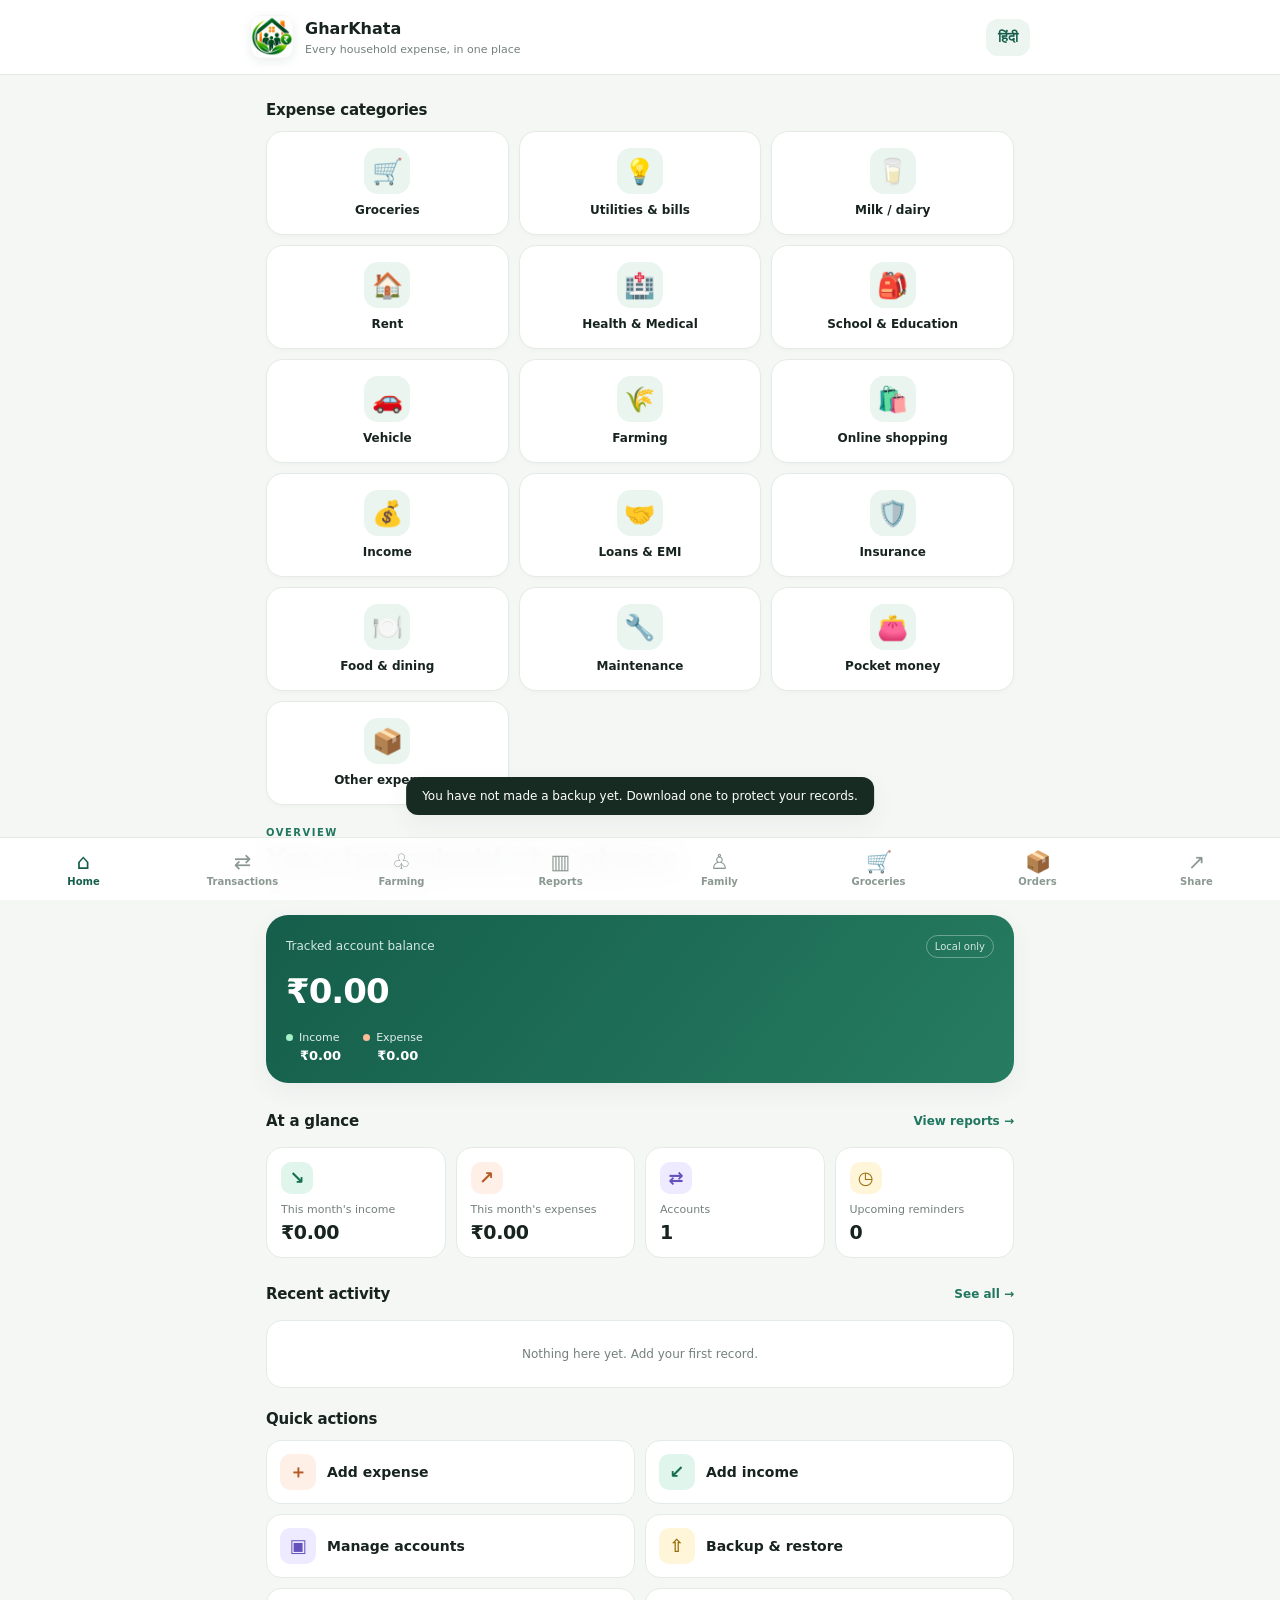
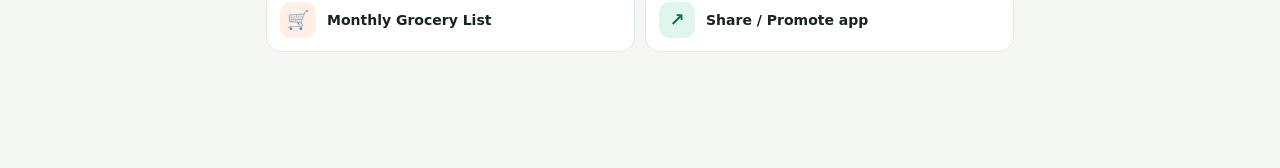
==== commit ba0665d4: "Add files via upload" ====
--- a/index.html
+++ b/index.html
@@ -15,7 +15,7 @@
 <div class="section-heading"><h3 data-i18n="atAGlance">At a glance</h3><button class="text-btn" data-page="reports" data-i18n="viewReports">View reports →</button></div>
 <div class="stat-grid"><article class="stat-card"><span class="stat-icon mint">↘</span><small data-i18n="thisMonthIncome">This month's income</small><strong id="statIncome">₹0</strong></article><article class="stat-card"><span class="stat-icon peach">↗</span><small data-i18n="thisMonthExpense">This month's expenses</small><strong id="statExpense">₹0</strong></article><article class="stat-card"><span class="stat-icon lilac">⇄</span><small data-i18n="accounts">Accounts</small><strong id="statAccounts">1</strong></article><article class="stat-card"><span class="stat-icon gold">◷</span><small data-i18n="upcoming">Upcoming reminders</small><strong id="statReminders">0</strong></article></div>
 <div class="section-heading"><h3 data-i18n="recentActivity">Recent activity</h3><button class="text-btn" data-page="transactions" data-i18n="seeAll">See all →</button></div><div id="recentList" class="list-card"></div>
-<div class="section-heading"><h3 data-i18n="quickActions">Quick actions</h3></div><div class="quick-grid"><button class="quick-action" data-type="expense"><span class="qa-icon peach">＋</span><span data-i18n="addExpense">Add expense</span></button><button class="quick-action" data-type="income"><span class="qa-icon mint">↙</span><span data-i18n="addIncome">Add income</span></button><button class="quick-action" data-page="accounts"><span class="qa-icon lilac">▣</span><span data-i18n="manageAccounts">Manage accounts</span></button><button class="quick-action" data-page="backup"><span class="qa-icon gold">⇧</span><span data-i18n="backupRestore">Backup & restore</span></button><button class="quick-action" data-page="grocery"><span class="qa-icon peach">🛒</span><span>मासिक किराना सूची</span></button><button class="quick-action" data-page="shareapp"><span class="qa-icon mint">↗</span><span>Share / Promote app</span></button></div>
+<div class="section-heading"><h3 data-i18n="quickActions">Quick actions</h3></div><div class="quick-grid"><button class="quick-action" data-type="expense"><span class="qa-icon peach">＋</span><span data-i18n="addExpense">Add expense</span></button><button class="quick-action" data-type="income"><span class="qa-icon mint">↙</span><span data-i18n="addIncome">Add income</span></button><button class="quick-action" data-page="accounts"><span class="qa-icon lilac">▣</span><span data-i18n="manageAccounts">Manage accounts</span></button><button class="quick-action" data-page="backup"><span class="qa-icon gold">⇧</span><span data-i18n="backupRestore">Backup & restore</span></button><button class="quick-action" data-page="grocery"><span class="qa-icon peach">🛒</span><span id="quickGroceryListLabel">मासिक किराना सूची</span></button><button class="quick-action" data-page="shareapp"><span class="qa-icon mint">↗</span><span>Share / Promote app</span></button></div>
 </section>
 <section id="transactions" class="page"><div class="page-title"><div><p class="eyebrow" data-i18n="yourRecords">YOUR RECORDS</p><h2 data-i18n="transactions">Transactions</h2></div><button class="primary" id="newTransaction">＋ <span data-i18n="addNew">Add new</span></button></div><div class="filters"><input id="searchTransactions" type="search" placeholder="Search records…" data-i18n-placeholder="searchRecords"><select id="filterType"><option value="all" data-i18n="allTypes">All types</option><option value="expense" data-i18n="expense">Expense</option><option value="income" data-i18n="income">Income</option><option value="transfer" data-i18n="transfer">Transfer</option><option value="loan-given" data-i18n="loanGiven">Loan given</option><option value="loan-taken" data-i18n="loanTaken">Loan taken</option><option value="repayment" data-i18n="repayment">Repayment</option></select></div><div id="transactionList" class="list-card"></div></section>
 <section id="farming" class="page"><div class="page-title"><div><p class="eyebrow" data-i18n="farmDesk">FARM DESK</p><h2 data-i18n="farming">Farming & livestock</h2></div><button class="primary" id="newFarm">＋ <span data-i18n="addFarmRecord">Add record</span></button></div><div class="info-banner"><span class="banner-icon">🌱</span><div><b data-i18n="farmTracking">Track each crop season</b><p data-i18n="farmTrackingDesc">Record field work, inputs, labour and crop or milk income.</p></div></div><div class="stat-grid"><article class="stat-card"><small data-i18n="farmCosts">Recorded farm costs</small><strong id="farmCosts">₹0</strong></article><article class="stat-card"><small data-i18n="farmIncome">Farm income</small><strong id="farmIncome">₹0</strong></article></div><div class="section-heading"><h3 data-i18n="farmRecords">Farm records</h3></div><div id="farmList" class="list-card"></div></section>
@@ -30,4 +30,15 @@
 <nav class="bottom-nav" aria-label="Main navigation"><button class="nav-item active" data-page="dashboard"><span>⌂</span><small data-i18n="home">Home</small></button><button class="nav-item" data-page="transactions"><span>⇄</span><small data-i18n="transactions">Transactions</small></button><button class="nav-item" data-page="farming"><span>♧</span><small data-i18n="farming">Farming</small></button><button class="nav-item" data-page="reports"><span>▥</span><small data-i18n="reports">Reports</small></button><button class="nav-item" data-page="family"><span>♙</span><small data-i18n="family">Family</small></button><button class="nav-item" data-page="grocery"><span>🛒</span><small>किराना</small></button><button class="nav-item" data-page="orders"><span>📦</span><small>ऑर्डर</small></button><button class="nav-item" data-page="shareapp"><span>↗</span><small>शेयर</small></button></nav>
 <div id="modalRoot" class="modal-root" hidden><div class="modal-backdrop" data-close-modal></div><section class="modal" role="dialog" aria-modal="true" aria-labelledby="modalTitle"><div class="modal-head"><h2 id="modalTitle"></h2><button class="icon-btn" data-close-modal aria-label="Close">×</button></div><form id="modalForm"><div id="modalFields" class="modal-fields"></div><div class="modal-actions"><button type="button" class="secondary" data-close-modal data-i18n="cancel">Cancel</button><button type="submit" class="primary" data-i18n="saveEntry">Save entry</button></div></form></section></div><div id="toast" class="toast" role="status" aria-live="polite"></div>
 <script src="app.js"></script>
+<script>
+(function(){
+  const updateGroceryCardLabel = () => {
+    const label = document.getElementById('quickGroceryListLabel');
+    if (!label) return;
+    label.textContent = document.documentElement.lang === 'hi' ? 'मासिक किराना सूची' : 'Monthly Grocery List';
+  };
+  updateGroceryCardLabel();
+  new MutationObserver(updateGroceryCardLabel).observe(document.documentElement, { attributes: true, attributeFilter: ['lang'] });
+})();
+</script>
 </body></html>
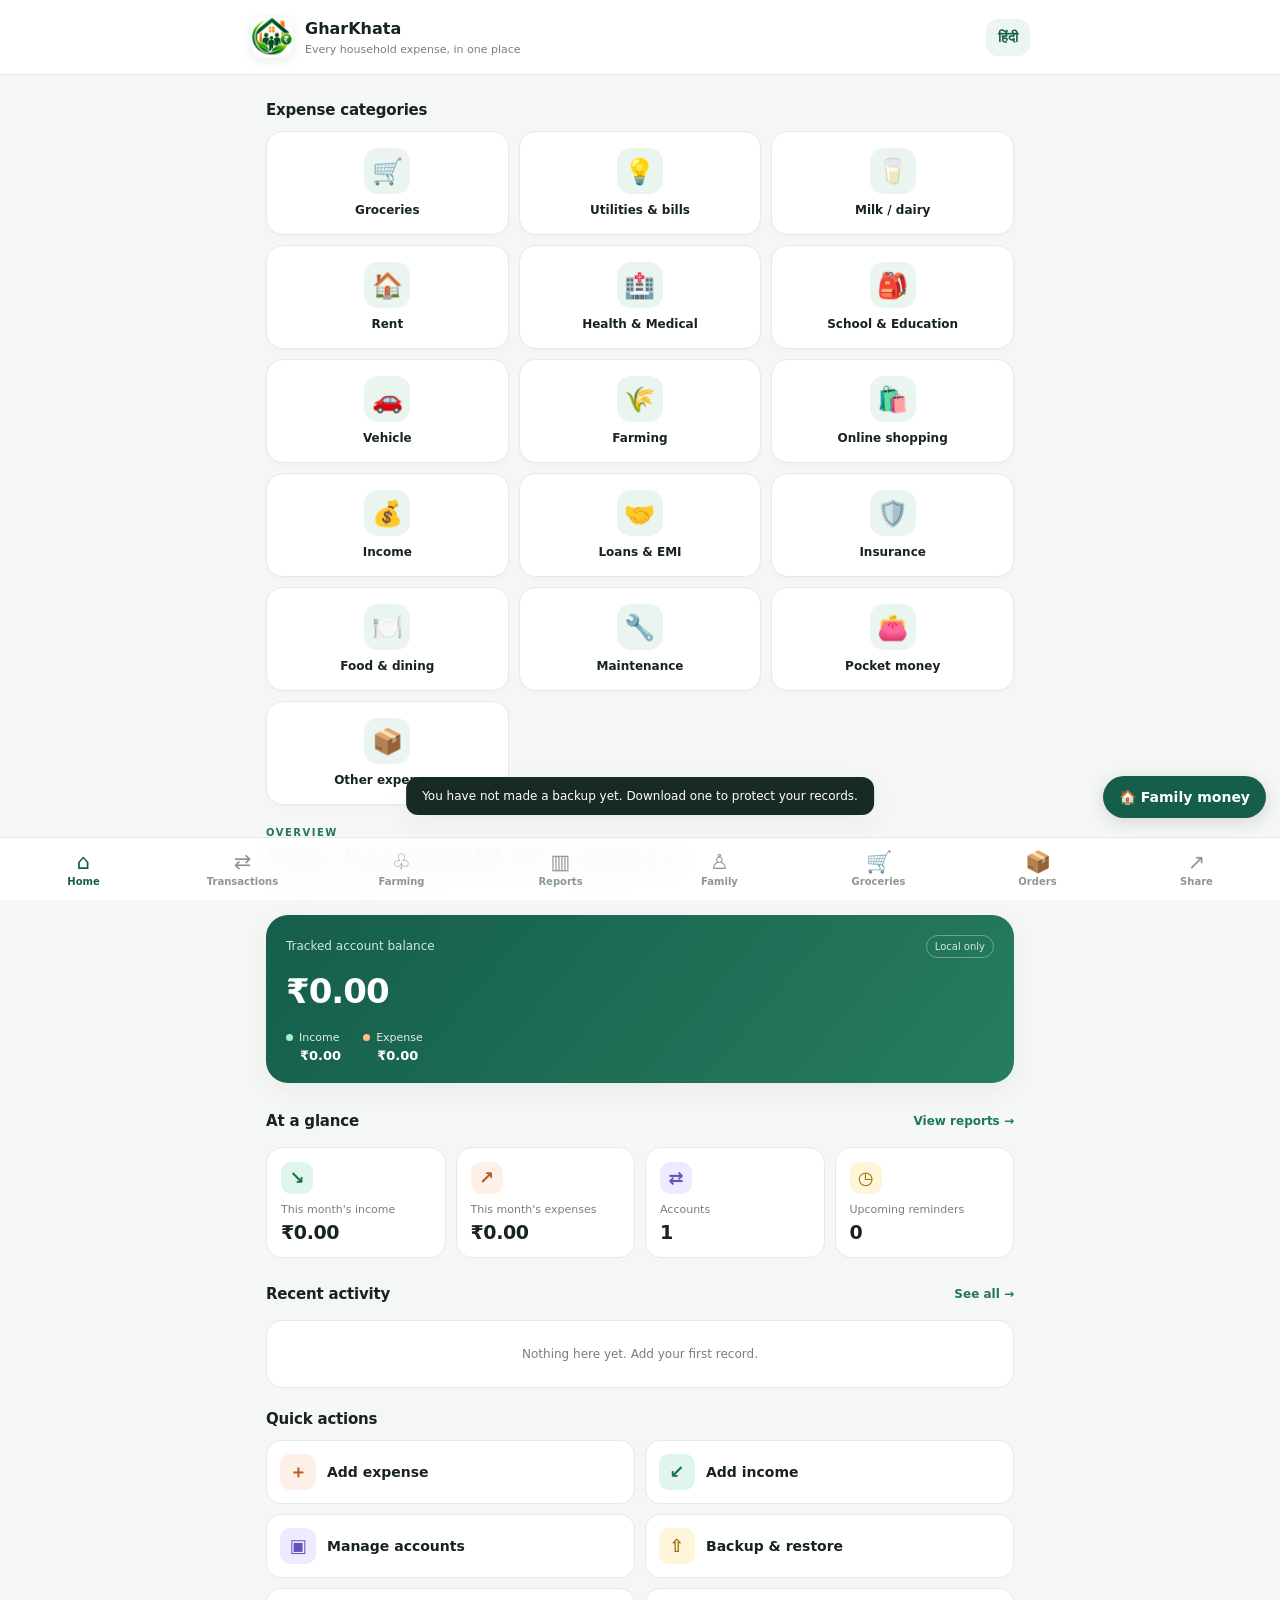
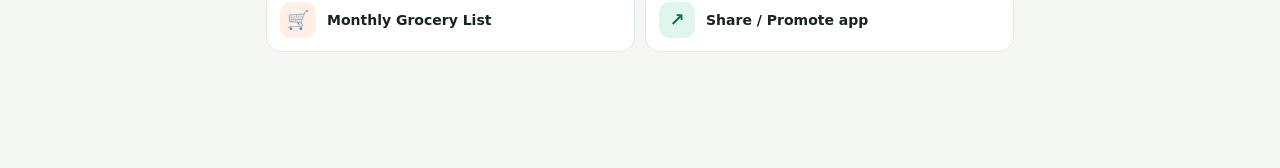
==== commit a559bfc5: "Add files via upload" ====
--- a/index.html
+++ b/index.html
@@ -22,9 +22,18 @@
 <section id="accounts" class="page"><div class="page-title"><div><p class="eyebrow" data-i18n="moneyPlaces">MONEY PLACES</p><h2 data-i18n="accounts">Accounts</h2></div><button class="primary" id="newAccount">＋ <span data-i18n="addAccount">Add account</span></button></div><p class="muted" data-i18n="accountHint">Keep cash, bank accounts, UPI wallets and cards separate.</p><div id="accountList" class="account-grid"></div></section>
 <section id="reports" class="page"><div class="page-title"><div><p class="eyebrow" data-i18n="patterns">PATTERNS & PLANS</p><h2 data-i18n="reportsBudget">Reports & budget</h2></div></div><div class="report-controls"><label data-i18n="reportMonth">Report month<input id="reportMonth" type="month"></label><button class="secondary" id="exportCsv" data-i18n="exportCsv">Export CSV</button></div><div class="report-actions"><button class="secondary" id="downloadReport">रिपोर्ट डाउनलोड</button><button class="secondary" id="printReport">प्रिंट / PDF</button><button class="primary" id="shareReport">रिपोर्ट शेयर</button></div><div class="stat-grid"><article class="stat-card"><small data-i18n="income">Income</small><strong id="reportIncome">₹0</strong></article><article class="stat-card"><small data-i18n="expense">Expense</small><strong id="reportExpense">₹0</strong></article><article class="stat-card"><small data-i18n="net">Net</small><strong id="reportNet">₹0</strong></article></div><div class="section-heading"><h3 data-i18n="spendingCategories">Spending categories</h3></div><div id="categoryReport" class="list-card"></div><div class="section-heading"><h3 data-i18n="monthlyBudgets">Monthly budgets</h3><button class="text-btn" id="newBudget" data-i18n="setBudget">＋ Set budget</button></div><div id="budgetList" class="list-card"></div><div class="section-heading"><h3 data-i18n="reminders">Reminders</h3><button class="text-btn" id="newReminder" data-i18n="addReminder">＋ Add reminder</button></div><div id="reminderList" class="list-card"></div></section>
 <section id="family" class="page"><div class="page-title"><div><p class="eyebrow" data-i18n="peopleAndPurpose">PEOPLE & PURPOSE</p><h2 data-i18n="familyMembers">Family & members</h2></div><button class="primary" id="newMember">＋ <span data-i18n="addMember">Add member</span></button></div><p class="muted" data-i18n="familyHint">Tag entries to a family member, child or person who received money.</p><div id="memberList" class="list-card"></div><div class="section-heading"><h3 data-i18n="categories">Categories</h3><button class="text-btn" id="newCategory" data-i18n="addCategory">＋ Add category</button></div><div id="customCategoryList" class="list-card"></div></section>
-<section id="grocery" class="page"><div class="page-title"><div><p class="eyebrow">MONTHLY SHOPPING</p><h2>मासिक किराना सूची</h2><p class="muted">50 लाइन · यूनिट चुनें · कीमत वैकल्पिक</p></div></div><div class="grocery-controls"><label>महीना<input id="groceryMonth" type="month"></label><button class="secondary" id="loadGrocery">लिस्ट खोलें</button><button class="primary" id="saveGrocery">लिस्ट सेव करें</button></div><div class="table-scroll"><table class="grocery-table"><thead><tr><th>क्र.</th><th>सामान का नाम</th><th>मात्रा</th><th>यूनिट</th><th>कीमत (वैकल्पिक)</th></tr></thead><tbody id="groceryRows"></tbody></table></div><div class="grocery-controls"><button class="secondary" id="addGroceryRow">+ नई पंक्ति जोड़ें</button></div><div class="report-actions"><button class="secondary" id="downloadGrocery">डाउनलोड CSV</button><button class="secondary" id="printGrocery">PDF डाउनलोड / प्रिंट</button><button class="primary" id="shareGrocery">शेयर लिस्ट</button></div><p id="groceryPdfHint" class="footnote">यूनिट में Gram, Kilogram, Liter, Milliliter, PCS या रुपये के हिसाब से चुन सकते हैं। रकम से मँगाए सामान के लिए मात्रा खाली छोड़कर कीमत में रकम लिखें।</p></section>
+<section id="grocery" class="page"><div class="page-title"><div><p class="eyebrow">MONTHLY SHOPPING</p><h2>मासिक किराना सूची</h2><p class="muted">50 लाइन · यूनिट चुनें · कीमत वैकल्पिक</p></div></div><div class="grocery-import-tools">
+  <div class="grocery-controls">
+    <button type="button" class="secondary" id="readGroceryPhoto">📷 फोटो खींचकर लिस्ट पढ़ें</button>
+    <button type="button" class="secondary" id="readGroceryFile">📄 मोबाइल से लिस्ट चुनें</button>
+    <input id="groceryPhotoInput" type="file" accept="image/*" capture="environment" hidden>
+    <input id="groceryFileInput" type="file" accept="image/*,.txt,.csv,text/plain,text/csv" hidden>
+  </div>
+  <p id="groceryReadStatus" class="footnote">फोटो या टेक्स्ट/CSV लिस्ट चुनें। पढ़ी गई लिस्ट को सेव करने से पहले जाँच लें। फोटो पढ़ने के लिए इंटरनेट चाहिए।</p>
+</div>
+<div class="grocery-controls"><label>महीना<input id="groceryMonth" type="month"></label><button class="secondary" id="loadGrocery">लिस्ट खोलें</button><button class="primary" id="saveGrocery">लिस्ट सेव करें</button></div><div class="table-scroll"><table class="grocery-table"><thead><tr><th>क्र.</th><th>सामान का नाम</th><th>मात्रा</th><th>यूनिट</th><th>कीमत (वैकल्पिक)</th></tr></thead><tbody id="groceryRows"></tbody></table></div><div class="grocery-controls"><button class="secondary" id="addGroceryRow">+ नई पंक्ति जोड़ें</button></div><div class="report-actions"><button class="secondary" id="downloadGrocery">डाउनलोड CSV</button><button class="secondary" id="printGrocery">PDF डाउनलोड / प्रिंट</button><button class="primary" id="shareGrocery">शेयर लिस्ट</button></div><p id="groceryPdfHint" class="footnote">यूनिट में Gram, Kilogram, Liter, Milliliter, PCS या रुपये के हिसाब से चुन सकते हैं। रकम से मँगाए सामान के लिए मात्रा खाली छोड़कर कीमत में रकम लिखें।</p></section>
 <section id="orders" class="page"><div class="page-title"><div><p class="eyebrow">ONLINE ORDERS</p><h2>ई-कॉमर्स खरीदारी</h2></div></div><form id="orderForm" class="order-form"><div class="modal-fields"><div class="field"><label>प्लेटफ़ॉर्म</label><select name="platform"><option>Amazon</option><option>Flipkart</option><option>Myntra</option><option>अन्य</option></select></div><div class="field"><label>ऑर्डर ID</label><input name="orderId" placeholder="Order ID"></div><div class="field"><label>सामान का नाम</label><input name="item" required placeholder="क्या सामान आया?"></div><div class="field"><label>Category</label><select name="category"><option>घर / किराना</option><option>इलेक्ट्रॉनिक्स</option><option>कपड़े</option><option>स्वास्थ्य</option><option>वाहन / मशीनरी</option><option>अन्य</option></select></div><div class="field"><label>मात्रा</label><input name="quantity" type="number" min="1" step="1" value="1"></div><div class="field"><label>सामान की कीमत</label><input name="price" type="number" min="0" step="0.01" required></div><div class="field"><label>डिलीवरी चार्ज</label><input name="shipping" type="number" min="0" step="0.01" value="0"></div><div class="field"><label>डिस्काउंट</label><input name="discount" type="number" min="0" step="0.01" value="0"></div><div class="field"><label>ऑर्डर तारीख</label><input name="orderDate" type="date" required></div><div class="field"><label>डिलीवरी तारीख</label><input name="deliveryDate" type="date"></div><div class="field"><label>भुगतान का तरीका</label><select name="payment"><option>UPI</option><option>Cash on Delivery</option><option>Card</option><option>Net Banking</option><option>अन्य</option></select></div><div class="field"><label>स्थिति</label><select name="status"><option>ऑर्डर किया</option><option>डिलीवर हुआ</option><option>कैंसिल</option><option>रिटर्न</option><option>रिफंड मिला</option></select></div><div class="field"><label>रिफंड रकम</label><input name="refund" type="number" min="0" step="0.01" value="0"></div><div class="field full"><label>बिल / इनवॉइस लिंक या विवरण</label><input name="invoice" placeholder="वैकल्पिक"></div><div class="field full"><label>नोट / खरीदारी का कारण</label><textarea name="notes" placeholder="वैकल्पिक"></textarea></div></div><div class="modal-actions"><button type="submit" class="primary">ऑर्डर सेव करें</button></div></form><div class="section-heading"><h3>ऑर्डर का रिकॉर्ड</h3><button class="secondary" id="exportOrders">CSV डाउनलोड</button></div><div id="orderList" class="list-card"></div></section>
-<section id="shareapp" class="page"><div class="page-title"><div><p class="eyebrow">GHARKHATA</p><h2>ऐप शेयर और प्रमोट करें</h2></div></div><div class="share-card"><h3>GharKhata — घर का हर खर्च, एक जगह</h3><p>परिवार और दोस्तों के साथ ऐप का लिंक शेयर करें। QR Code स्कैन करके वे वेब ऐप खोल सकते हैं।</p><img id="appQr" class="app-qr" src="app-qr.png" alt="GharKhata QR code"><p class="muted">QR Code के लिए इंटरनेट चाहिए।</p><div class="report-actions"><button class="primary" id="shareAppLink">ऐप लिंक शेयर करें</button><button class="secondary" id="copyAppLink">लिंक कॉपी करें</button></div></div><div class="settings-card"><div><h3>सीधे APK डाउनलोड करें</h3><p>APK लिंक तभी काम करेगा जब रिलीज़ में GharKhata.apk अपलोड हो जाएगा।</p></div><a class="primary link-button" href="https://github.com/fabrication4man-bot/GharKhata/releases/latest/download/GharKhata.apk" target="_blank" rel="noopener">APK डाउनलोड</a></div><p class="footnote">ऐप लिंक: https://fabrication4man-bot.github.io/GharKhata/</p></section>
+<section id="shareapp" class="page"><div class="page-title"><div><p class="eyebrow">GHARKHATA</p><h2>ऐप शेयर और प्रमोट करें</h2></div></div><div class="share-card"><h3>GharKhata — घर का हर खर्च, एक जगह</h3><p>परिवार और दोस्तों के साथ ऐप का लिंक शेयर करें। QR Code स्कैन करके वे वेब ऐप खोल सकते हैं।</p><img id="appQr" class="app-qr" src="app-qr.png" alt="GharKhata QR code"><p class="muted">QR Code के लिए इंटरनेट चाहिए।</p><div class="report-actions"><button class="primary" id="shareAppLink">ऐप लिंक शेयर करें</button><button class="secondary" id="copyAppLink">लिंक कॉपी करें</button></div></div><div class="settings-card"><div><h3>सीधे APK डाउनलोड करें</h3><p>Android ऐप अपने फोन में इंस्टॉल करने के लिए नीचे APK डाउनलोड करें।</p></div><a class="primary link-button" href="https://github.com/fabrication4man-bot/GharKhata/releases/latest/download/GharKhata.apk" target="_blank" rel="noopener">APK डाउनलोड</a></div><p class="footnote">ऐप लिंक: https://fabrication4man-bot.github.io/GharKhata/</p></section>
 <section id="backup" class="page"><div class="page-title"><div><p class="eyebrow" data-i18n="yourData">YOUR DATA</p><h2 data-i18n="backupRestore">Backup & restore</h2></div></div><div class="info-banner warning"><span class="banner-icon">⚠</span><div><b data-i18n="backupImportant">Your data stays on this device</b><p data-i18n="backupImportantDesc">Clearing browser data or losing your phone can erase records. Export a backup regularly.</p></div></div><div class="settings-card"><div><h3 data-i18n="createBackup">Create backup</h3><p data-i18n="createBackupDesc">Save all records, accounts, budgets, reminders and settings in a JSON file.</p></div><button class="primary" id="createBackup" data-i18n="downloadBackup">Download backup</button></div><div class="settings-card"><div><h3 data-i18n="restoreBackup">Restore backup</h3><p data-i18n="restoreBackupDesc">Import a backup JSON file. This replaces current app data.</p></div><label class="secondary file-label"><span data-i18n="chooseFile">Choose file</span><input id="restoreFile" type="file" accept="application/json,.json" hidden></label></div><div class="settings-card"><div><h3 data-i18n="backupReminder">Backup reminder</h3><p data-i18n="backupReminderDesc">Show an in-app reminder if you have not backed up recently.</p></div><label class="switch"><input type="checkbox" id="backupReminderToggle" checked><span class="slider"></span></label></div><div class="settings-card"><div><h3 data-i18n="language">Language</h3><p data-i18n="languageDesc">Choose Hindi or English for the interface.</p></div><button class="secondary" id="settingsLang">हिंदी / English</button></div><div class="settings-card danger-zone"><div><h3 data-i18n="clearData">Clear all app data</h3><p data-i18n="clearDataDesc">Permanently delete records from this device. Export a backup first.</p></div><button class="danger" id="clearData" data-i18n="clearAll">Clear all</button></div><p class="footnote" data-i18n="privacyNote">No account, PIN or cloud sync in this version. Each device has separate data.</p></section>
 </main>
 <nav class="bottom-nav" aria-label="Main navigation"><button class="nav-item active" data-page="dashboard"><span>⌂</span><small data-i18n="home">Home</small></button><button class="nav-item" data-page="transactions"><span>⇄</span><small data-i18n="transactions">Transactions</small></button><button class="nav-item" data-page="farming"><span>♧</span><small data-i18n="farming">Farming</small></button><button class="nav-item" data-page="reports"><span>▥</span><small data-i18n="reports">Reports</small></button><button class="nav-item" data-page="family"><span>♙</span><small data-i18n="family">Family</small></button><button class="nav-item" data-page="grocery"><span>🛒</span><small>किराना</small></button><button class="nav-item" data-page="orders"><span>📦</span><small>ऑर्डर</small></button><button class="nav-item" data-page="shareapp"><span>↗</span><small>शेयर</small></button></nav>
@@ -41,4 +50,6 @@
   new MutationObserver(updateGroceryCardLabel).observe(document.documentElement, { attributes: true, attributeFilter: ['lang'] });
 })();
 </script>
+<script src="final-update.js"></script>
+<script src="family-money.js"></script>
 </body></html>
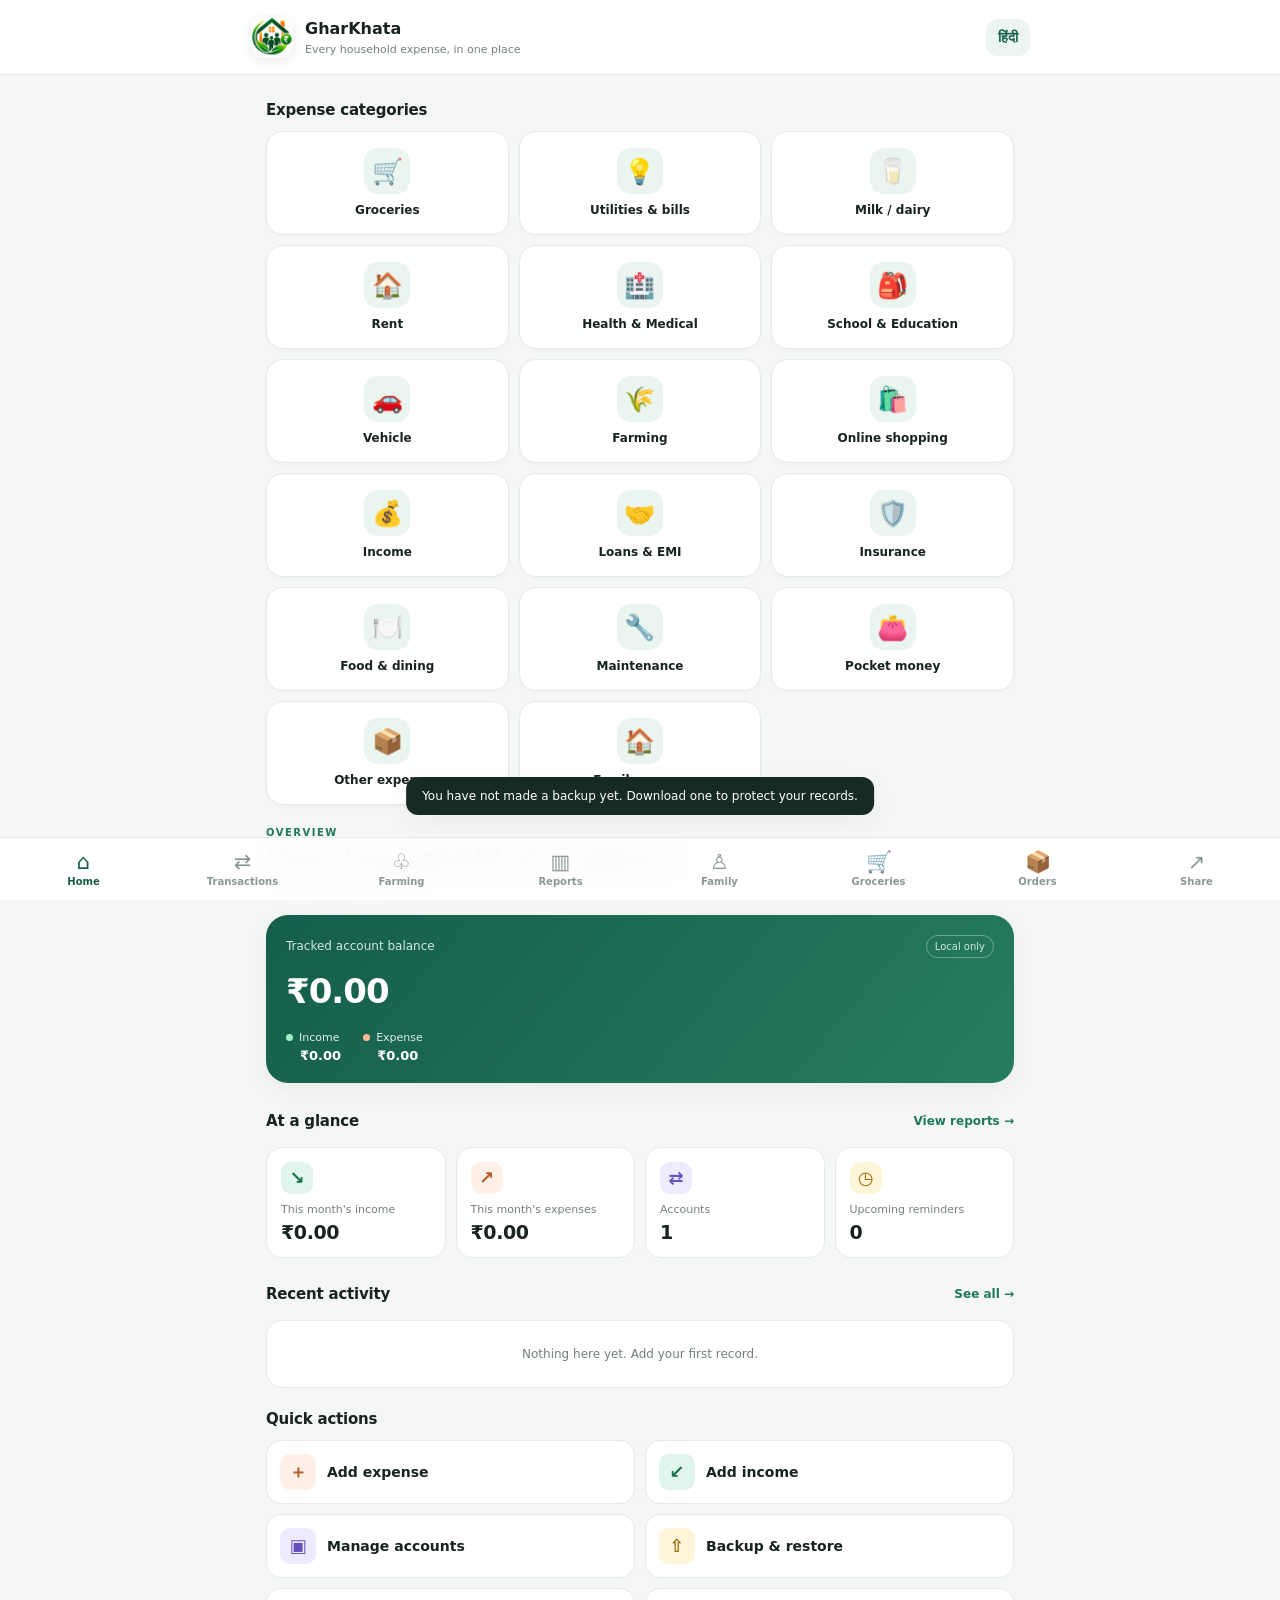
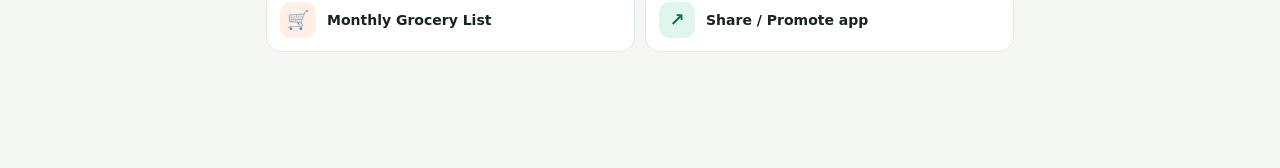
==== commit d732c326: "Update grocery list total price column" ====
--- a/index.html
+++ b/index.html
@@ -31,7 +31,7 @@
   </div>
   <p id="groceryReadStatus" class="footnote">फोटो या टेक्स्ट/CSV लिस्ट चुनें। पढ़ी गई लिस्ट को सेव करने से पहले जाँच लें। फोटो पढ़ने के लिए इंटरनेट चाहिए।</p>
 </div>
-<div class="grocery-controls"><label>महीना<input id="groceryMonth" type="month"></label><button class="secondary" id="loadGrocery">लिस्ट खोलें</button><button class="primary" id="saveGrocery">लिस्ट सेव करें</button></div><div class="table-scroll"><table class="grocery-table"><thead><tr><th>क्र.</th><th>सामान का नाम</th><th>मात्रा</th><th>यूनिट</th><th>कीमत (वैकल्पिक)</th></tr></thead><tbody id="groceryRows"></tbody></table></div><div class="grocery-controls"><button class="secondary" id="addGroceryRow">+ नई पंक्ति जोड़ें</button></div><div class="report-actions"><button class="secondary" id="downloadGrocery">डाउनलोड CSV</button><button class="secondary" id="printGrocery">PDF डाउनलोड / प्रिंट</button><button class="primary" id="shareGrocery">शेयर लिस्ट</button></div><p id="groceryPdfHint" class="footnote">यूनिट में Gram, Kilogram, Liter, Milliliter, PCS या रुपये के हिसाब से चुन सकते हैं। रकम से मँगाए सामान के लिए मात्रा खाली छोड़कर कीमत में रकम लिखें।</p></section>
+<div class="grocery-controls"><label>महीना<input id="groceryMonth" type="month"></label><button class="secondary" id="loadGrocery">लिस्ट खोलें</button><button class="primary" id="saveGrocery">लिस्ट सेव करें</button></div><div class="table-scroll"><table class="grocery-table"><thead><tr><th>क्र.</th><th>सामान का नाम</th><th>मात्रा</th><th>यूनिट</th><th>कुल कीमत</th><th>हटाएँ</th></tr></thead><tbody id="groceryRows"></tbody></table></div><p id="groceryGrandTotal" class="grocery-total">कुल किराना खर्च: ₹0</p><div class="grocery-controls"><button class="secondary" id="addGroceryRow">+ नई पंक्ति जोड़ें</button></div><div class="report-actions"><button class="secondary" id="downloadGrocery">डाउनलोड CSV</button><button class="secondary" id="printGrocery">PDF डाउनलोड / प्रिंट</button><button class="primary" id="shareGrocery">शेयर लिस्ट</button></div><p id="groceryPdfHint" class="footnote">यूनिट में Gram, Kilogram, Liter, Milliliter, PCS या रुपये के हिसाब से चुन सकते हैं। रकम से मँगाए सामान के लिए मात्रा खाली छोड़कर कीमत में रकम लिखें।</p></section>
 <section id="orders" class="page"><div class="page-title"><div><p class="eyebrow">ONLINE ORDERS</p><h2>ई-कॉमर्स खरीदारी</h2></div></div><form id="orderForm" class="order-form"><div class="modal-fields"><div class="field"><label>प्लेटफ़ॉर्म</label><select name="platform"><option>Amazon</option><option>Flipkart</option><option>Myntra</option><option>अन्य</option></select></div><div class="field"><label>ऑर्डर ID</label><input name="orderId" placeholder="Order ID"></div><div class="field"><label>सामान का नाम</label><input name="item" required placeholder="क्या सामान आया?"></div><div class="field"><label>Category</label><select name="category"><option>घर / किराना</option><option>इलेक्ट्रॉनिक्स</option><option>कपड़े</option><option>स्वास्थ्य</option><option>वाहन / मशीनरी</option><option>अन्य</option></select></div><div class="field"><label>मात्रा</label><input name="quantity" type="number" min="1" step="1" value="1"></div><div class="field"><label>सामान की कीमत</label><input name="price" type="number" min="0" step="0.01" required></div><div class="field"><label>डिलीवरी चार्ज</label><input name="shipping" type="number" min="0" step="0.01" value="0"></div><div class="field"><label>डिस्काउंट</label><input name="discount" type="number" min="0" step="0.01" value="0"></div><div class="field"><label>ऑर्डर तारीख</label><input name="orderDate" type="date" required></div><div class="field"><label>डिलीवरी तारीख</label><input name="deliveryDate" type="date"></div><div class="field"><label>भुगतान का तरीका</label><select name="payment"><option>UPI</option><option>Cash on Delivery</option><option>Card</option><option>Net Banking</option><option>अन्य</option></select></div><div class="field"><label>स्थिति</label><select name="status"><option>ऑर्डर किया</option><option>डिलीवर हुआ</option><option>कैंसिल</option><option>रिटर्न</option><option>रिफंड मिला</option></select></div><div class="field"><label>रिफंड रकम</label><input name="refund" type="number" min="0" step="0.01" value="0"></div><div class="field full"><label>बिल / इनवॉइस लिंक या विवरण</label><input name="invoice" placeholder="वैकल्पिक"></div><div class="field full"><label>नोट / खरीदारी का कारण</label><textarea name="notes" placeholder="वैकल्पिक"></textarea></div></div><div class="modal-actions"><button type="submit" class="primary">ऑर्डर सेव करें</button></div></form><div class="section-heading"><h3>ऑर्डर का रिकॉर्ड</h3><button class="secondary" id="exportOrders">CSV डाउनलोड</button></div><div id="orderList" class="list-card"></div></section>
 <section id="shareapp" class="page"><div class="page-title"><div><p class="eyebrow">GHARKHATA</p><h2>ऐप शेयर और प्रमोट करें</h2></div></div><div class="share-card"><h3>GharKhata — घर का हर खर्च, एक जगह</h3><p>परिवार और दोस्तों के साथ ऐप का लिंक शेयर करें। QR Code स्कैन करके वे वेब ऐप खोल सकते हैं।</p><img id="appQr" class="app-qr" src="app-qr.png" alt="GharKhata QR code"><p class="muted">QR Code के लिए इंटरनेट चाहिए।</p><div class="report-actions"><button class="primary" id="shareAppLink">ऐप लिंक शेयर करें</button><button class="secondary" id="copyAppLink">लिंक कॉपी करें</button></div></div><div class="settings-card"><div><h3>सीधे APK डाउनलोड करें</h3><p>Android ऐप अपने फोन में इंस्टॉल करने के लिए नीचे APK डाउनलोड करें।</p></div><a class="primary link-button" href="https://github.com/fabrication4man-bot/GharKhata/releases/latest/download/GharKhata.apk" target="_blank" rel="noopener">APK डाउनलोड</a></div><p class="footnote">ऐप लिंक: https://fabrication4man-bot.github.io/GharKhata/</p></section>
 <section id="backup" class="page"><div class="page-title"><div><p class="eyebrow" data-i18n="yourData">YOUR DATA</p><h2 data-i18n="backupRestore">Backup & restore</h2></div></div><div class="info-banner warning"><span class="banner-icon">⚠</span><div><b data-i18n="backupImportant">Your data stays on this device</b><p data-i18n="backupImportantDesc">Clearing browser data or losing your phone can erase records. Export a backup regularly.</p></div></div><div class="settings-card"><div><h3 data-i18n="createBackup">Create backup</h3><p data-i18n="createBackupDesc">Save all records, accounts, budgets, reminders and settings in a JSON file.</p></div><button class="primary" id="createBackup" data-i18n="downloadBackup">Download backup</button></div><div class="settings-card"><div><h3 data-i18n="restoreBackup">Restore backup</h3><p data-i18n="restoreBackupDesc">Import a backup JSON file. This replaces current app data.</p></div><label class="secondary file-label"><span data-i18n="chooseFile">Choose file</span><input id="restoreFile" type="file" accept="application/json,.json" hidden></label></div><div class="settings-card"><div><h3 data-i18n="backupReminder">Backup reminder</h3><p data-i18n="backupReminderDesc">Show an in-app reminder if you have not backed up recently.</p></div><label class="switch"><input type="checkbox" id="backupReminderToggle" checked><span class="slider"></span></label></div><div class="settings-card"><div><h3 data-i18n="language">Language</h3><p data-i18n="languageDesc">Choose Hindi or English for the interface.</p></div><button class="secondary" id="settingsLang">हिंदी / English</button></div><div class="settings-card danger-zone"><div><h3 data-i18n="clearData">Clear all app data</h3><p data-i18n="clearDataDesc">Permanently delete records from this device. Export a backup first.</p></div><button class="danger" id="clearData" data-i18n="clearAll">Clear all</button></div><p class="footnote" data-i18n="privacyNote">No account, PIN or cloud sync in this version. Each device has separate data.</p></section>
